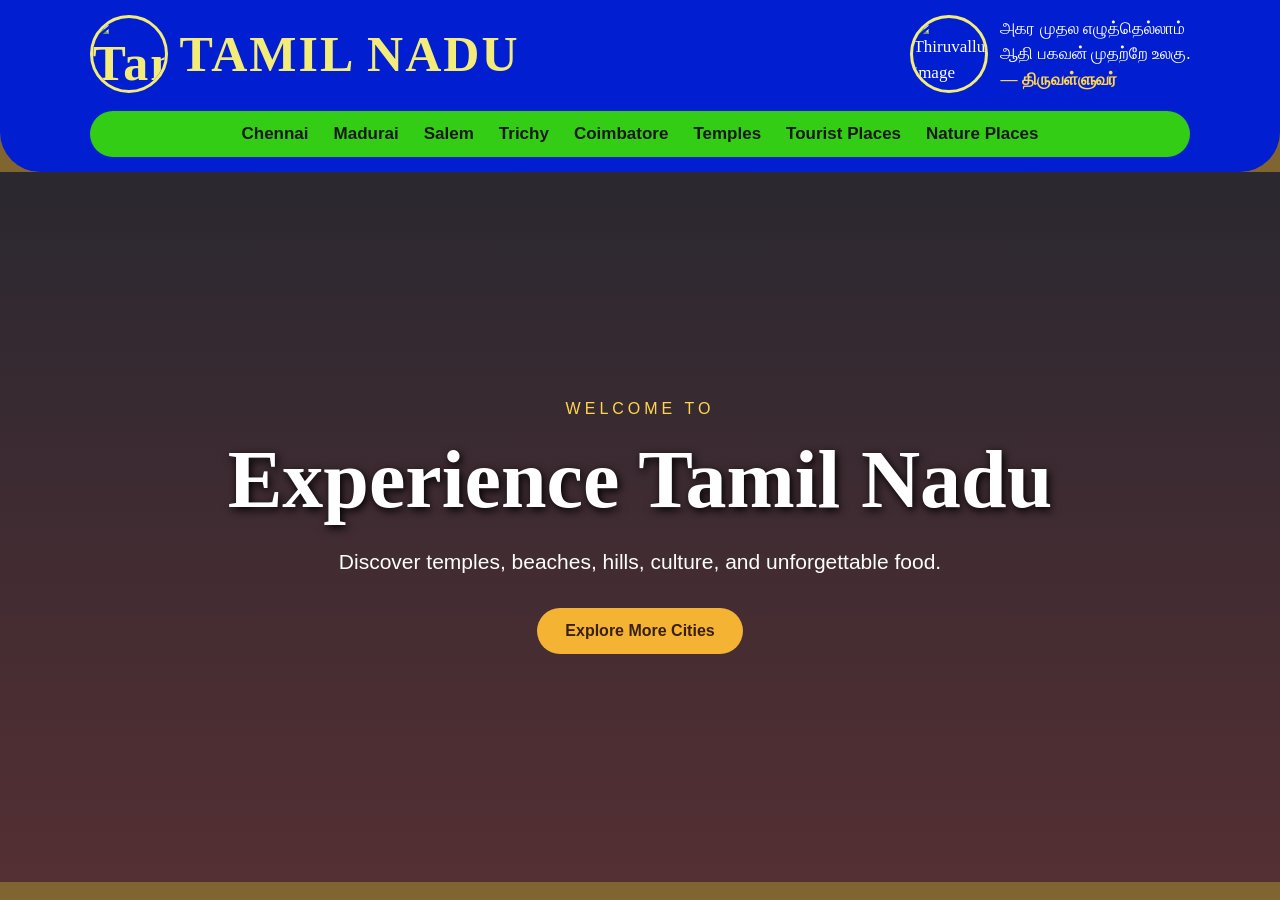
==== TAMILNADU.html @ 32719c8e "Add files via upload" ====
<!DOCTYPE html>
<html lang="en">
<head>
  <meta charset="UTF-8">
  <meta name="viewport" content="width=device-width, initial-scale=1.0">
  <title>Tamil Nadu </title>
  <link rel="stylesheet" href="stylesheet.css">
</head>

<body>
  <header class="header">
    <div class="header-top">

      <div class="tamilnadutext">
        <img class="logo-icon" src="tamilnadulogo.jpg" alt="Tamil Nadu logo">
        <span>TAMIL NADU</span>
      </div>

      <div class="kural-box">
        <img class="kuralicon" src="kural.jpg" alt="Thiruvalluvar image">

        <p>
          அகர முதல எழுத்தெல்லாம் <br>
          ஆதி பகவன் முதற்றே உலகு. <br>
          <strong>— திருவள்ளுவர்</strong>
        </p>
      </div>
    </div>

    <nav class="navlinks">
      <a href="#">Chennai</a>
      <a href="#">Madurai</a>
      <a href="#">Salem</a>
      <a href="#">Trichy</a>
      <a href="#">Coimbatore</a>
      <a href="#">Temples</a>
      <a href="#">Tourist Places</a>
      <a href="#">Nature Places</a>
    </nav>
  </header>

  <main class="banner">
    <div class="banner-content">
      <p class="small-title">WELCOME TO</p>
      <h1>Experience Tamil Nadu</h1>

      <p class="description">
        Discover temples, beaches, hills, culture, and unforgettable food.
      </p>

      <a class="explorebutton" href="#">Explore More Cities</a>
    </div>
  </main>
</body>
</html>
---- stylesheet.css ----
* {
  margin: 0;
  padding: 0;
  box-sizing: border-box;
}

body {
  min-height: 100vh;
  font-family: "Times New Roman", Times, serif;
  background-color: #806531;
}

/* Header */
.header {
  background-color: #021ed1;
  padding: 15px clamp(16px, 7vw, 100px);
  border-radius: 0 0 40px 40px;
  position: relative;
  z-index: 2;
}

.header-top {
  display: flex;
  justify-content: space-between;
  align-items: center;
  gap: 25px;
}

.tamilnadutext {
  display: flex;
  align-items: center;
  gap: 12px;
  color: #f4ec78;
  font-family: Georgia, serif;
  font-size: clamp(26px, 4vw, 50px);
  font-weight: bold;
  letter-spacing: 2px;
}

.logo-icon,
.kuralicon {
  width: clamp(55px, 7vw, 78px);
  height: clamp(55px, 7vw, 78px);
  object-fit: cover;
  border-radius: 50%;
  border: 3px solid #f4ec78;
}

.logo-icon {
  animation: moveLogo 2.5s ease-in-out infinite alternate;
}

.kuralicon {
  animation: moveKuralLogo 2.5s ease-in-out infinite alternate;
}

.kural-box {
  display: flex;
  align-items: center;
  gap: 12px;
  color: white;
  font-size: clamp(14px, 1.5vw, 17px);
  line-height: 1.5;
}

.kural-box strong {
  color: #ffd54f;
}

/* Navigation */
.navlinks {
  display: flex;
  justify-content: center;
  gap: 12px 25px;
  flex-wrap: wrap;
  margin-top: 18px;
  padding: 13px 20px;
  background-color: rgba(57, 219, 8, 0.93);
  border-radius: 25px;
}

.navlinks a {
  color: #1a1818;
  text-decoration: none;
  font-family: Arial, sans-serif;
  font-weight: bold;
  font-size: clamp(14px, 1.5vw, 17px);
  transition: color 0.3s ease, transform 0.3s ease;
}

.navlinks a:hover {
  color: #0661ee;
  transform: translateY(-3px);
}

/* Full-screen Kovil background */
.banner {
  min-height: calc(100vh - 190px);
  display: grid;
  place-items: center;
  text-align: center;
  padding: 60px 20px;
  position: relative;
  overflow: hidden;

  background-image:
    linear-gradient(rgba(9, 20, 70, 0.62), rgba(85, 16, 83, 0.48)),
    url("kovil.jpg");

  background-size: cover;
  background-position: center;
  background-repeat: no-repeat;
}

.banner::before {
  content: "";
  position: absolute;
  inset: 0;
  background-color: rgba(0, 0, 0, 0.22);
  animation: fadeInOut 5s ease-in-out infinite alternate;
}

.banner-content {
  position: relative;
  z-index: 1;
  max-width: 850px;
  color: white;
  animation: contentFade 1.5s ease-out;
}

.small-title {
  color: #ffd54f;
  letter-spacing: 4px;
  font-family: Arial, sans-serif;
  font-size: clamp(13px, 2vw, 16px);
  margin-bottom: 15px;
}

.banner h1 {
  font-family: Georgia, serif;
  font-size: clamp(42px, 8vw, 82px);
  margin-bottom: 18px;
  text-shadow: 2px 3px 8px black;
}

.description {
  font-family: Arial, sans-serif;
  font-size: clamp(16px, 2.5vw, 21px);
  line-height: 1.6;
  margin-bottom: 30px;
}

.explorebutton {
  display: inline-block;
  background-color: #f5b334;
  color: #38200d;
  text-decoration: none;
  font-family: Arial, sans-serif;
  font-weight: bold;
  padding: 14px 28px;
  border-radius: 30px;
  transition: background-color 0.3s ease, transform 0.3s ease;
}

.explorebutton:hover {
  background-color: white;
  transform: scale(1.08);
}

/* Animations */
@keyframes moveLogo {
  from {
    transform: translateY(0);
  }

  to {
    transform: translateY(-10px);
  }
}

@keyframes moveKuralLogo {
  from {
    transform: translateY(-8px);
  }

  to {
    transform: translateY(5px);
  }
}

@keyframes fadeInOut {
  from {
    opacity: 0.2;
  }

  to {
    opacity: 0.65;
  }
}

@keyframes contentFade {
  from {
    opacity: 0;
    transform: translateY(30px);
  }

  to {
    opacity: 1;
    transform: translateY(0);
  }
}

/* Tablet and mobile */
@media (max-width: 768px) {
  .header-top {
    justify-content: center;
    text-align: center;
  }

  .tamilnadutext,
  .kural-box {
    justify-content: center;
    flex-wrap: wrap;
  }

  .banner {
    min-height: 600px;
    background-position: center;
  }
}

@media (max-width: 480px) {
  .header {
    padding: 15px;
    border-radius: 0 0 25px 25px;
  }

  .tamilnadutext {
    justify-content: center;
  }

  .kural-box {
    flex-direction: column;
  }

  .navlinks {
    gap: 12px 17px;
    border-radius: 18px;
  }

  .banner {
    min-height: 560px;
    padding: 40px 16px;
  }
}
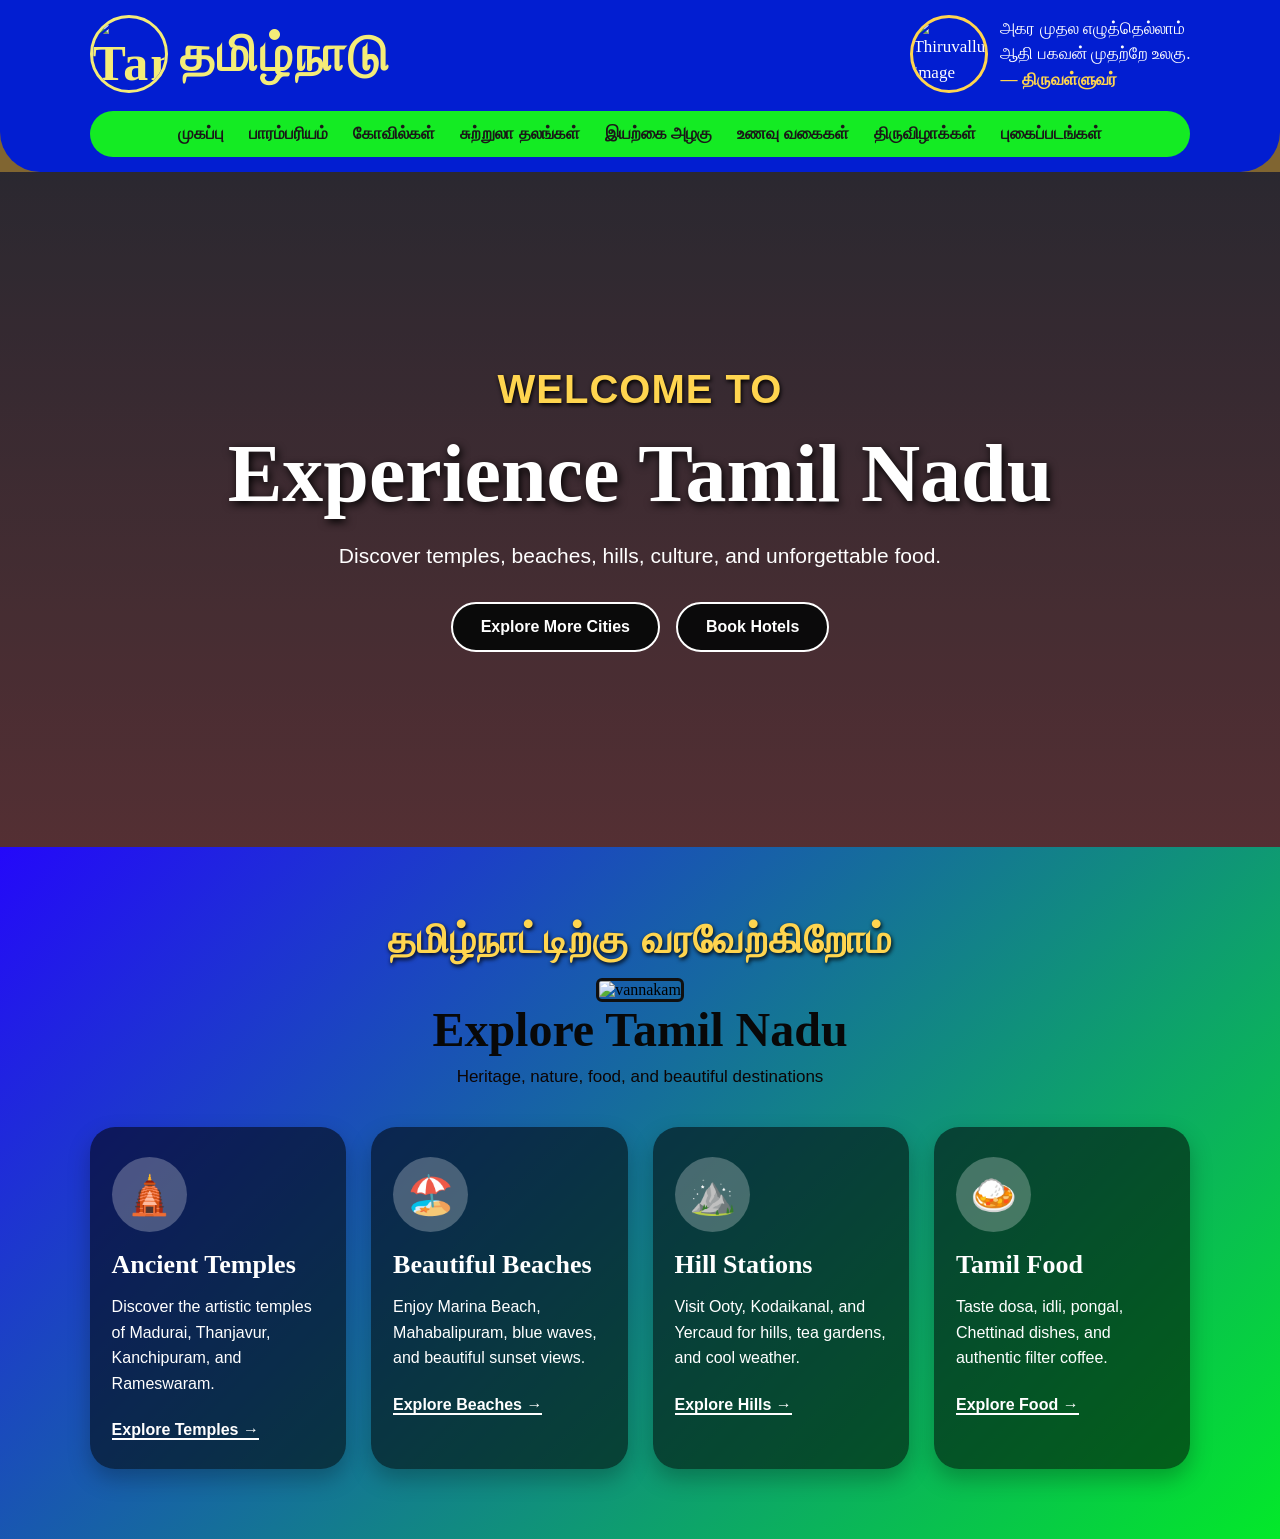
==== commit a9e37d16: "Add files via upload" ====
--- a/TAMILNADU.html
+++ b/TAMILNADU.html
@@ -13,7 +13,7 @@
 
       <div class="tamilnadutext">
         <img class="logo-icon" src="tamilnadulogo.jpg" alt="Tamil Nadu logo">
-        <span>TAMIL NADU</span>
+        <span>தமிழ்நாடு</span>
       </div>
 
       <div class="kural-box">
@@ -27,16 +27,16 @@
       </div>
     </div>
 
-    <nav class="navlinks">
-      <a href="#">Chennai</a>
-      <a href="#">Madurai</a>
-      <a href="#">Salem</a>
-      <a href="#">Trichy</a>
-      <a href="#">Coimbatore</a>
-      <a href="#">Temples</a>
-      <a href="#">Tourist Places</a>
-      <a href="#">Nature Places</a>
-    </nav>
+   <nav class="navlinks">
+  <a href="#">முகப்பு</a>
+  <a href="#">பாரம்பரியம்</a>
+  <a href="#">கோவில்கள்</a>
+  <a href="#">சுற்றுலா தலங்கள்</a>
+  <a href="#">இயற்கை அழகு</a>
+  <a href="#">உணவு வகைகள்</a>
+  <a href="#">திருவிழாக்கள்</a>
+  <a href="#">புகைப்படங்கள்</a>
+</nav>
   </header>
 
   <main class="banner">
@@ -47,9 +47,73 @@
       <p class="description">
         Discover temples, beaches, hills, culture, and unforgettable food.
       </p>
+<a class="explorebutton" href="#">Explore More Cities</a>
+<a class="hotelbutton" href="#">Book Hotels</a>
 
-      <a class="explorebutton" href="#">Explore More Cities</a>
+      
     </div>
   </main>
+  <section class="card-section">
+    <p class="small-title">தமிழ்நாட்டிற்கு வரவேற்கிறோம்</p>
+    <img class="vanakkam" src="vanakkam.jpg" alt="vannakam">
+  <h2 class="card-heading">Explore Tamil Nadu</h2>
+  
+
+  <p class="card-subheading">
+    Heritage, nature, food, and beautiful destinations
+  </p>
+
+  <div class="card-container">
+
+    <div class="tour-card temple-card">
+      <div class="card-icon">🛕</div>
+      <h3>Ancient Temples</h3>
+
+      <p>
+        Discover the artistic temples of Madurai, Thanjavur,
+        Kanchipuram, and Rameswaram.
+      </p>
+
+      <a href="#">Explore Temples →</a>
+    </div>
+
+    <div class="tour-card beach-card">
+      <div class="card-icon">🏖️</div>
+      <h3>Beautiful Beaches</h3>
+
+      <p>
+        Enjoy Marina Beach, Mahabalipuram, blue waves,
+        and beautiful sunset views.
+      </p>
+
+      <a href="#">Explore Beaches →</a>
+    </div>
+
+    <div class="tour-card hill-card">
+      <div class="card-icon">⛰️</div>
+      <h3>Hill Stations</h3>
+
+      <p>
+        Visit Ooty, Kodaikanal, and Yercaud for hills,
+        tea gardens, and cool weather.
+      </p>
+
+      <a href="#">Explore Hills →</a>
+    </div>
+
+    <div class="tour-card food-card">
+      <div class="card-icon">🍛</div>
+      <h3>Tamil Food</h3>
+
+      <p>
+        Taste dosa, idli, pongal, Chettinad dishes,
+        and authentic filter coffee.
+      </p>
+
+      <a href="#">Explore Food →</a>
+    </div>
+
+  </div>
+</section>
 </body>
 </html>
--- a/stylesheet.css
+++ b/stylesheet.css
@@ -24,6 +24,7 @@
   justify-content: space-between;
   align-items: center;
   gap: 25px;
+  flex-wrap: wrap;
 }
 
 .tamilnadutext {
@@ -43,15 +44,16 @@
   height: clamp(55px, 7vw, 78px);
   object-fit: cover;
   border-radius: 50%;
+}
+
+.logo-icon {
   border: 3px solid #f4ec78;
-}
-
-.logo-icon {
-  animation: moveLogo 2.5s ease-in-out infinite alternate;
+  animation: logoGlow 5s ease-in-out infinite;
 }
 
 .kuralicon {
-  animation: moveKuralLogo 2.5s ease-in-out infinite alternate;
+  border: 3px solid #ffd54f;
+  animation: kuralPulse 5s ease-in-out infinite;
 }
 
 .kural-box {
@@ -75,7 +77,7 @@
   flex-wrap: wrap;
   margin-top: 18px;
   padding: 13px 20px;
-  background-color: rgba(57, 219, 8, 0.93);
+  background-color: rgba(22, 251, 22, 0.93);
   border-radius: 25px;
 }
 
@@ -93,9 +95,9 @@
   transform: translateY(-3px);
 }
 
-/* Full-screen Kovil background */
+/* Temple banner */
 .banner {
-  min-height: calc(100vh - 190px);
+  min-height: 75vh;
   display: grid;
   place-items: center;
   text-align: center;
@@ -128,12 +130,15 @@
   animation: contentFade 1.5s ease-out;
 }
 
+/* Tamil welcome text */
 .small-title {
   color: #ffd54f;
-  letter-spacing: 4px;
-  font-family: Arial, sans-serif;
-  font-size: clamp(13px, 2vw, 16px);
+  font-family: "Noto Sans Tamil", "Latha", sans-serif;
+  font-size: clamp(20px, 5vw, 40px);
+  font-weight: bold;
+  letter-spacing: 1px;
   margin-bottom: 15px;
+  text-shadow: 1px 2px 4px black;
 }
 
 .banner h1 {
@@ -150,41 +155,206 @@
   margin-bottom: 30px;
 }
 
-.explorebutton {
+/* Buttons */
+.explorebutton,
+.hotelbutton {
   display: inline-block;
-  background-color: #f5b334;
-  color: #38200d;
+  color: white;
   text-decoration: none;
   font-family: Arial, sans-serif;
   font-weight: bold;
   padding: 14px 28px;
+  border: 2px solid white;
   border-radius: 30px;
-  transition: background-color 0.3s ease, transform 0.3s ease;
-}
-
-.explorebutton:hover {
+  transition: background-color 0.3s ease, color 0.3s ease, transform 0.3s ease;
+}
+
+.explorebutton {
+  background-color: #0a0a0a;
+}
+
+.hotelbutton {
+  background-color: #0b0a0b;
+  margin-left: 12px;
+}
+
+.explorebutton:hover,
+.hotelbutton:hover {
   background-color: white;
+  color: #890404;
   transform: scale(1.08);
 }
 
+/* Optional small rectangle image */
+.vanakkam {
+  width: 100px;
+  height: 55px;
+  object-fit: cover;
+  border-radius: 6px;
+  border: 3px solid #101010;
+  animation: kuralPulse 5s ease-in-out infinite;
+}
+
+/* Card section */
+.card-section {
+  padding: 70px 7%;
+  text-align: center;
+  background: linear-gradient(135deg, #2408fa, #03e929);
+}
+
+.card-heading {
+  color: #080808;
+  font-family: Georgia, serif;
+  font-size: clamp(32px, 5vw, 48px);
+  margin-bottom: 10px;
+}
+
+.card-subheading {
+  font-family: Arial, sans-serif;
+  color: #0c0505;
+  font-size: 17px;
+  margin-bottom: 40px;
+}
+
+/* Automatically responsive cards */
+.card-container {
+  display: grid;
+  grid-template-columns: repeat(auto-fit, minmax(240px, 1fr));
+  gap: 25px;
+  max-width: 1300px;
+  margin: auto;
+}
+
+.tour-card {
+  min-height: 320px;
+  padding: 30px 22px;
+  border-radius: 25px;
+  text-align: left;
+  color: white;
+  position: relative;
+  overflow: hidden;
+
+  background-size: cover;
+  background-position: center;
+
+  box-shadow: 0 10px 22px rgba(0, 0, 0, 0.25);
+  transition: transform 0.4s ease, box-shadow 0.4s ease;
+}
+
+.tour-card::before {
+  content: "";
+  position: absolute;
+  inset: 0;
+  background: rgba(0, 0, 0, 0.55);
+  transition: background 0.4s ease;
+}
+
+.tour-card:hover::before {
+  background: rgba(0, 0, 0, 0.25);
+}
+
+.tour-card > * {
+  position: relative;
+  z-index: 1;
+}
+
+.tour-card:hover {
+  transform: translateY(-15px) scale(1.03);
+  box-shadow: 0 20px 35px rgba(0, 0, 0, 0.35);
+}
+
+.tour-card h3 {
+  font-family: Georgia, serif;
+  font-size: 26px;
+  margin: 18px 0 14px;
+}
+
+.tour-card p {
+  font-family: Arial, sans-serif;
+  font-size: 16px;
+  line-height: 1.6;
+  margin-bottom: 25px;
+}
+
+.tour-card a {
+  color: white;
+  font-family: Arial, sans-serif;
+  font-weight: bold;
+  text-decoration: none;
+  border-bottom: 2px solid white;
+  transition: letter-spacing 0.3s ease;
+}
+
+.tour-card a:hover {
+  letter-spacing: 1px;
+}
+
+.card-icon {
+  width: 75px;
+  height: 75px;
+  display: grid;
+  place-items: center;
+  border-radius: 50%;
+  background-color: rgba(255, 255, 255, 0.25);
+  font-size: 38px;
+  animation: iconFloat 2.5s ease-in-out infinite alternate;
+}
+
+/* Different card background images */
+.temple-card {
+  background-image: url("temple.jpg");
+}
+
+.beach-card {
+  background-image: url("beach.jpg");
+}
+
+.hill-card {
+  background-image: url("hillstation.jpg");
+}
+
+.food-card {
+  background-image: url("tamilfood.jpg");
+}
+
 /* Animations */
-@keyframes moveLogo {
+@keyframes logoGlow {
+  0% {
+    transform: scale(1) rotate(-4deg);
+    box-shadow: 0 0 5px #fff45c;
+  }
+
+  50% {
+    transform: scale(1.12) rotate(4deg);
+    box-shadow: 0 0 25px #fff45c;
+  }
+
+  100% {
+    transform: scale(1) rotate(-4deg);
+    box-shadow: 0 0 5px #fff45c;
+  }
+}
+
+@keyframes kuralPulse {
+  0%,
+  100% {
+    transform: scale(1);
+    box-shadow: 0 0 5px #ffd54f;
+  }
+
+  50% {
+    transform: scale(1.14);
+    box-shadow: 0 0 25px #ffd54f;
+  }
+}
+
+@keyframes iconFloat {
   from {
-    transform: translateY(0);
+    transform: translateY(0) rotate(-4deg);
   }
 
   to {
-    transform: translateY(-10px);
-  }
-}
-
-@keyframes moveKuralLogo {
-  from {
-    transform: translateY(-8px);
-  }
-
-  to {
-    transform: translateY(5px);
+    transform: translateY(-12px) rotate(4deg);
   }
 }
 
@@ -210,8 +380,8 @@
   }
 }
 
-/* Tablet and mobile */
-@media (max-width: 768px) {
+/* Tablet */
+@media (max-width: 1000px) {
   .header-top {
     justify-content: center;
     text-align: center;
@@ -222,25 +392,18 @@
     justify-content: center;
     flex-wrap: wrap;
   }
-
-  .banner {
-    min-height: 600px;
-    background-position: center;
-  }
-}
-
-@media (max-width: 480px) {
+}
+
+/* Mobile */
+@media (max-width: 600px) {
   .header {
     padding: 15px;
     border-radius: 0 0 25px 25px;
   }
 
-  .tamilnadutext {
-    justify-content: center;
-  }
-
   .kural-box {
     flex-direction: column;
+    text-align: center;
   }
 
   .navlinks {
@@ -252,4 +415,91 @@
     min-height: 560px;
     padding: 40px 16px;
   }
+
+  .card-section {
+    padding: 50px 18px;
+  }
+
+  .tour-card {
+    min-height: 300px;
+  }
+}
+
+/* Small mobile: 320px */
+@media (max-width: 320px) {
+  .header {
+    padding: 12px 10px;
+  }
+
+  .header-top {
+    gap: 15px;
+  }
+
+  .tamilnadutext {
+    font-size: 24px;
+    gap: 7px;
+  }
+
+  .logo-icon,
+  .kuralicon {
+    width: 48px;
+    height: 48px;
+  }
+
+  .kural-box {
+    font-size: 12px;
+    gap: 8px;
+    text-align: center;
+  }
+
+  .navlinks {
+    gap: 10px;
+    padding: 10px;
+  }
+
+  .navlinks a {
+    font-size: 12px;
+  }
+
+  .banner {
+    min-height: 480px;
+    padding: 35px 12px;
+  }
+
+  .banner h1 {
+    font-size: 36px;
+  }
+
+  .description {
+    font-size: 15px;
+  }
+
+  .explorebutton,
+  .hotelbutton {
+    width: 100%;
+    margin: 8px 0;
+    text-align: center;
+  }
+
+  .card-section {
+    padding: 40px 12px;
+  }
+
+  .tour-card {
+    min-height: 280px;
+    padding: 22px 18px;
+  }
+
+  .card-heading {
+    font-size: 30px;
+  }
+
+  .card-subheading {
+    font-size: 15px;
+  }
+
+  .vanakkam {
+    width: 90px;
+    height: 48px;
+  }
 }
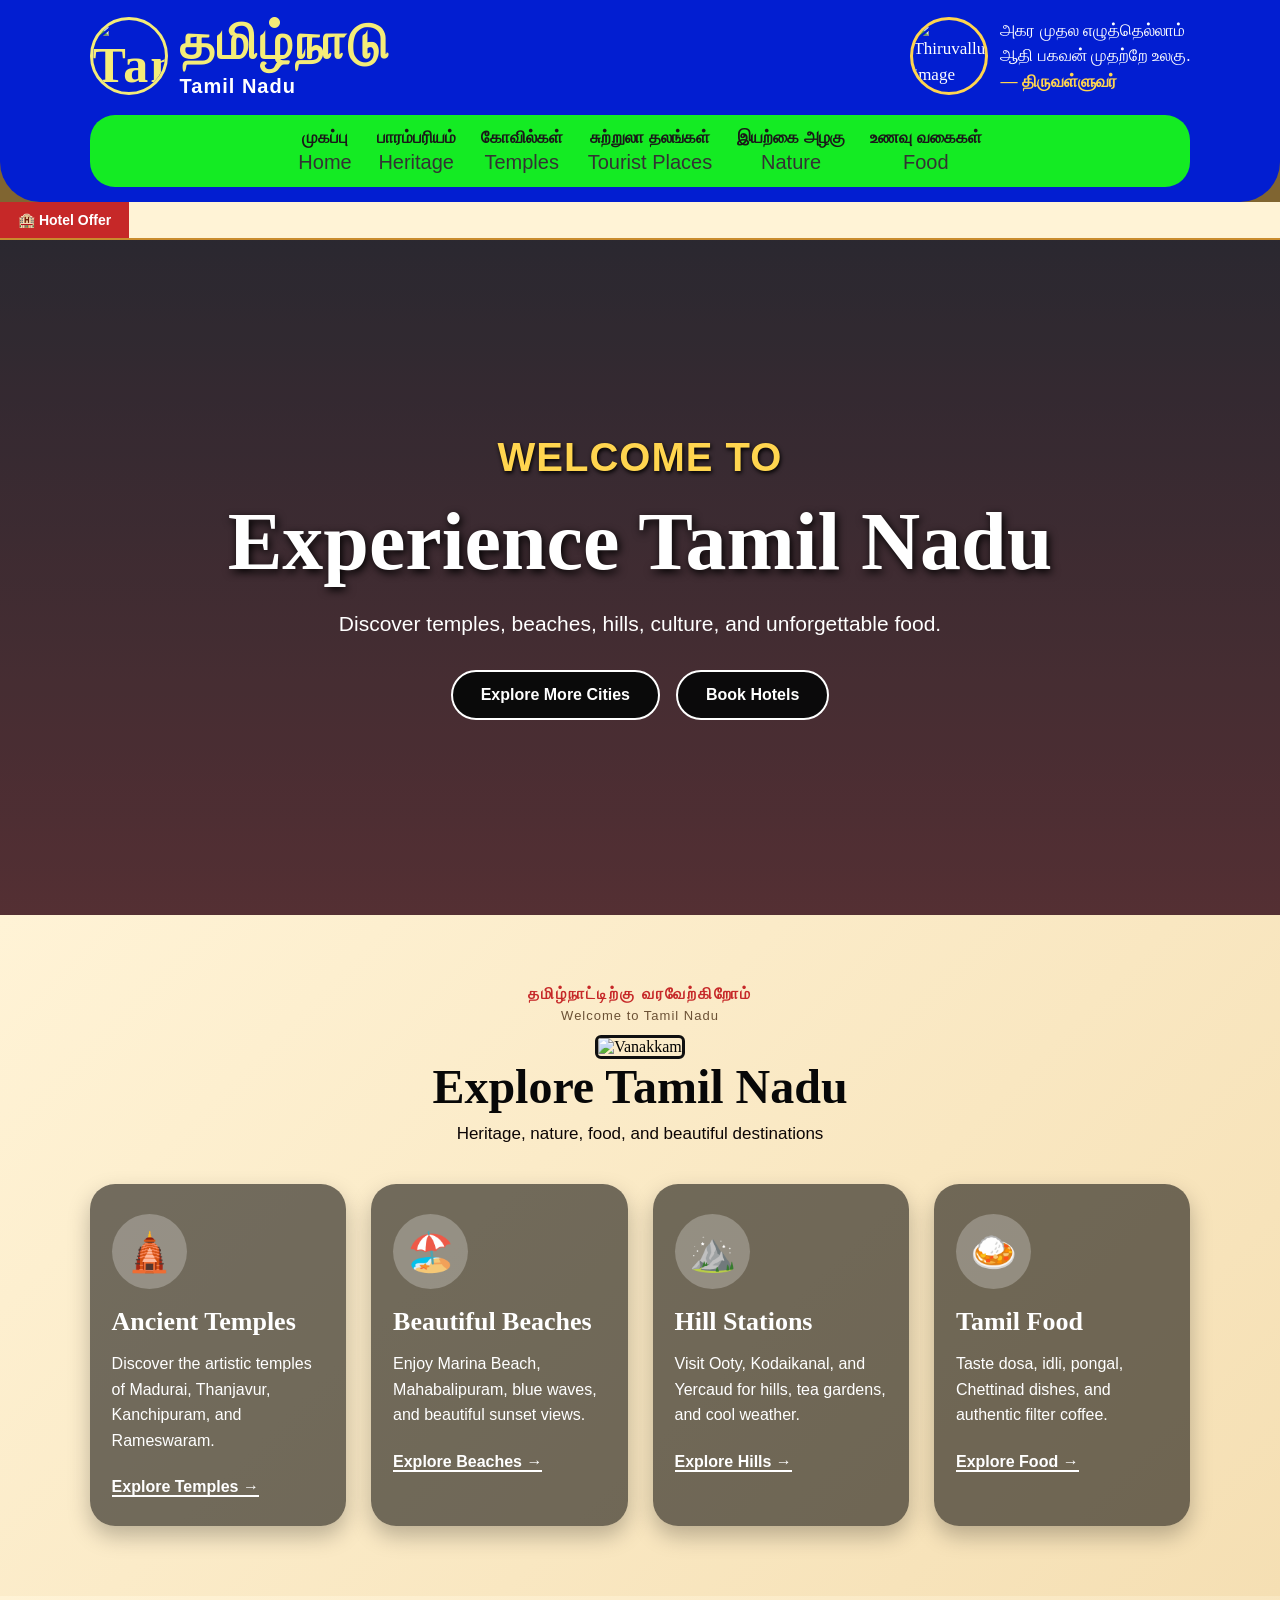
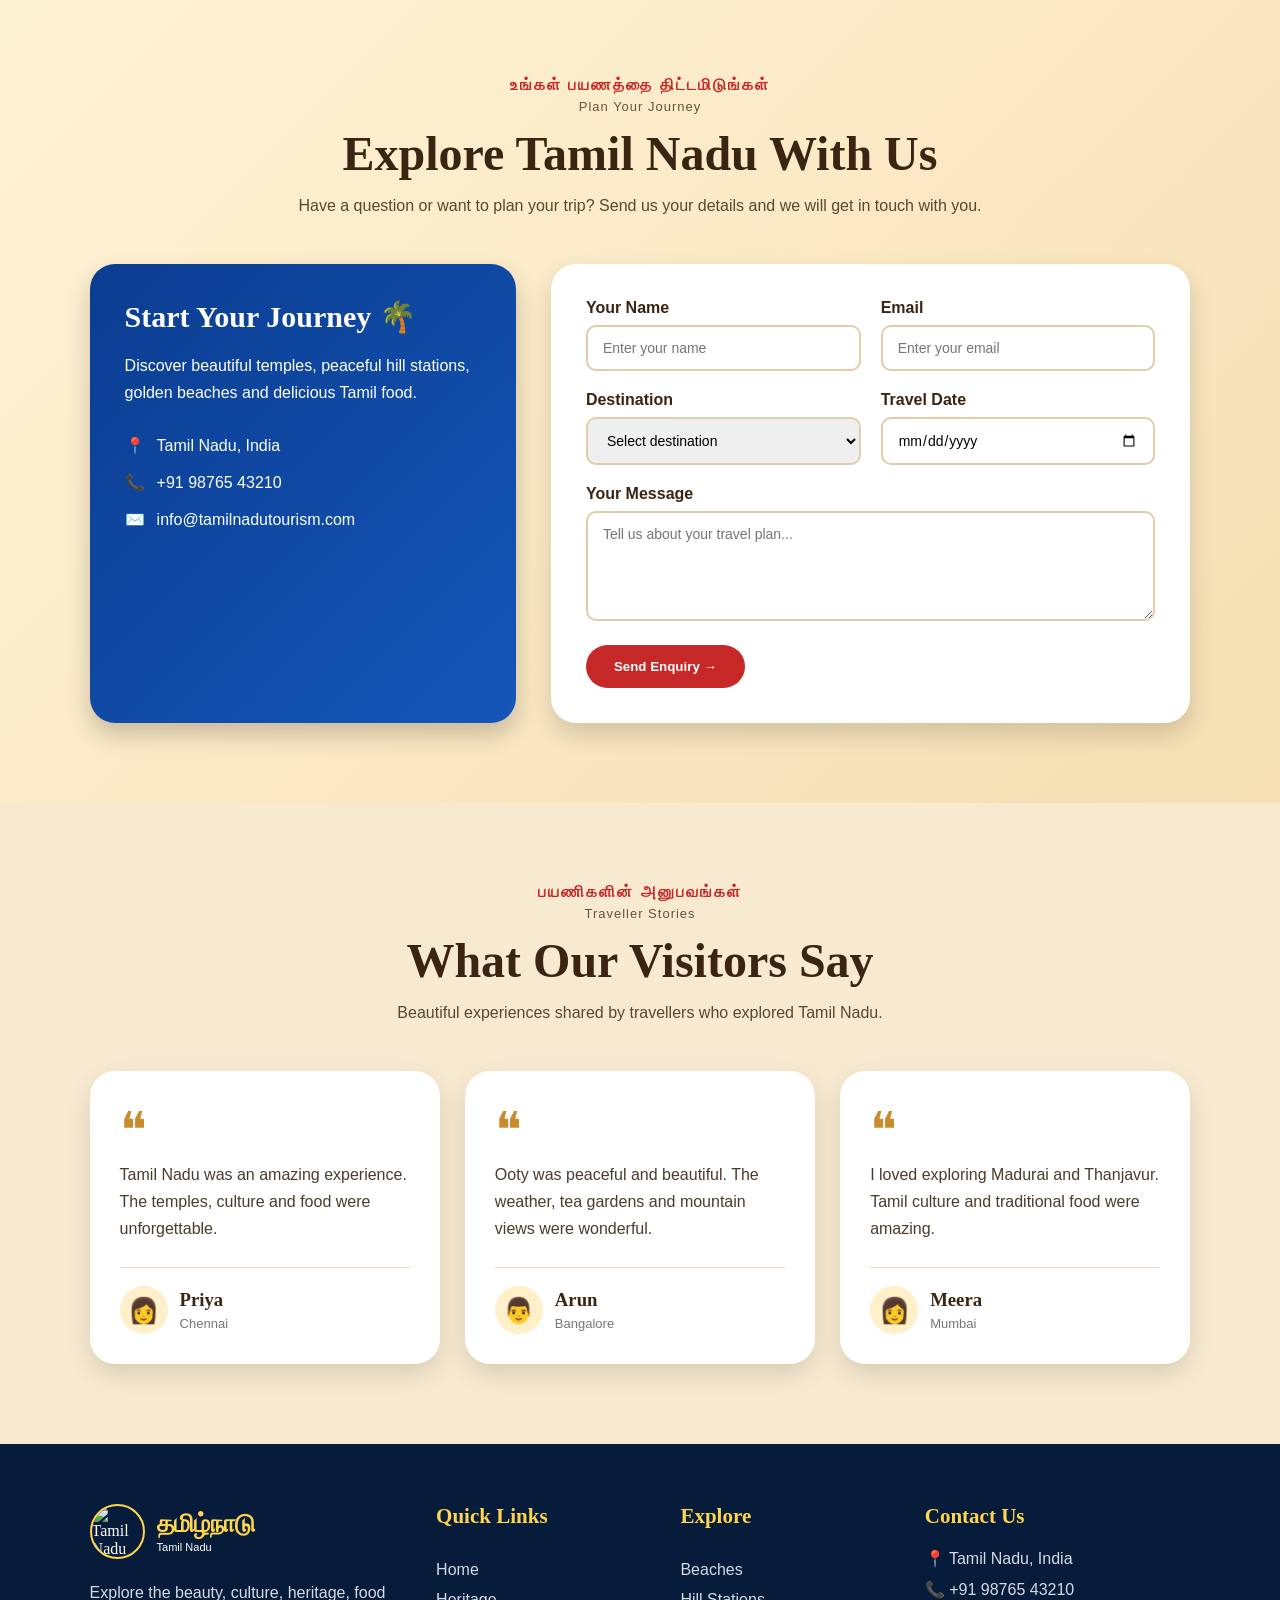
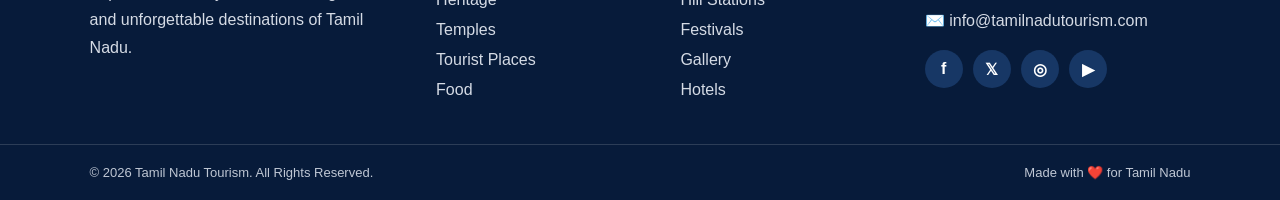
==== commit b6874f65: "Add files via upload" ====
--- a/TAMILNADU.html
+++ b/TAMILNADU.html
@@ -1,119 +1,802 @@
 <!DOCTYPE html>
 <html lang="en">
+
 <head>
   <meta charset="UTF-8">
   <meta name="viewport" content="width=device-width, initial-scale=1.0">
-  <title>Tamil Nadu </title>
+
+  <title>Tamil Nadu Tourism</title>
+
   <link rel="stylesheet" href="stylesheet.css">
 </head>
 
 <body>
+
+  <!-- =========================
+       HEADER
+  ========================== -->
+
   <header class="header">
+
     <div class="header-top">
 
+      <!-- Tamil Nadu Logo -->
       <div class="tamilnadutext">
-        <img class="logo-icon" src="tamilnadulogo.jpg" alt="Tamil Nadu logo">
-        <span>தமிழ்நாடு</span>
-      </div>
-
+
+        <img
+          class="logo-icon"
+          src="tamilnadulogo.jpg"
+          alt="Tamil Nadu logo"
+        >
+
+        <div class="brand-name">
+          <span>தமிழ்நாடு</span>
+          <small>Tamil Nadu</small>
+        </div>
+
+      </div>
+
+
+      <!-- Thirukkural -->
       <div class="kural-box">
-        <img class="kuralicon" src="kural.jpg" alt="Thiruvalluvar image">
+
+        <img
+          class="kuralicon"
+          src="kural.jpg"
+          alt="Thiruvalluvar image"
+        >
 
         <p>
           அகர முதல எழுத்தெல்லாம் <br>
           ஆதி பகவன் முதற்றே உலகு. <br>
+
           <strong>— திருவள்ளுவர்</strong>
         </p>
-      </div>
-    </div>
-
-   <nav class="navlinks">
-  <a href="#">முகப்பு</a>
-  <a href="#">பாரம்பரியம்</a>
-  <a href="#">கோவில்கள்</a>
-  <a href="#">சுற்றுலா தலங்கள்</a>
-  <a href="#">இயற்கை அழகு</a>
-  <a href="#">உணவு வகைகள்</a>
-  <a href="#">திருவிழாக்கள்</a>
-  <a href="#">புகைப்படங்கள்</a>
-</nav>
+
+      </div>
+
+    </div>
+
+
+    <!-- Navigation -->
+    <nav class="navlinks">
+
+      <a href="#">
+        முகப்பு
+        <span>Home</span>
+      </a>
+
+      <a href="#">
+        பாரம்பரியம்
+        <span>Heritage</span>
+      </a>
+
+      <a href="#">
+        கோவில்கள்
+        <span>Temples</span>
+      </a>
+
+      <a href="#">
+        சுற்றுலா தலங்கள்
+        <span>Tourist Places</span>
+      </a>
+
+      <a href="#">
+        இயற்கை அழகு
+        <span>Nature</span>
+      </a>
+
+      <a href="#">
+        உணவு வகைகள்
+        <span>Food</span>
+      </a>
+
+     
+
+    </nav>
+
   </header>
 
+
+  <!-- =========================
+       HOTEL OFFER TICKER
+  ========================== -->
+
+  <div class="offer-ticker">
+
+    <div class="offer-label">
+      🏨 Hotel Offer
+    </div>
+
+    <div class="offer-track">
+
+      <p>
+        Book your hotel now & get special discounts!
+        &nbsp;&nbsp;&nbsp;&nbsp;&nbsp;
+        Plan your Tamil Nadu trip today!
+      </p>
+
+    </div>
+
+  </div>
+
+
+  <!-- =========================
+       HERO BANNER
+  ========================== -->
+
   <main class="banner">
+
     <div class="banner-content">
-      <p class="small-title">WELCOME TO</p>
-      <h1>Experience Tamil Nadu</h1>
+
+      <p class="small-title">
+        WELCOME TO
+      </p>
+
+      <h1>
+        Experience Tamil Nadu
+      </h1>
 
       <p class="description">
-        Discover temples, beaches, hills, culture, and unforgettable food.
+        Discover temples, beaches, hills, culture,
+        and unforgettable food.
       </p>
-<a class="explorebutton" href="#">Explore More Cities</a>
-<a class="hotelbutton" href="#">Book Hotels</a>
-
-      
-    </div>
+
+
+      <a
+        class="explorebutton"
+        href="#"
+      >
+        Explore More Cities
+      </a>
+
+
+      <a
+        class="hotelbutton"
+        href="#"
+      >
+        Book Hotels
+      </a>
+
+    </div>
+
   </main>
+
+
+  <!-- =========================
+       EXPLORE TAMIL NADU
+  ========================== -->
+
   <section class="card-section">
-    <p class="small-title">தமிழ்நாட்டிற்கு வரவேற்கிறோம்</p>
-    <img class="vanakkam" src="vanakkam.jpg" alt="vannakam">
-  <h2 class="card-heading">Explore Tamil Nadu</h2>
-  
-
-  <p class="card-subheading">
-    Heritage, nature, food, and beautiful destinations
-  </p>
-
-  <div class="card-container">
-
-    <div class="tour-card temple-card">
-      <div class="card-icon">🛕</div>
-      <h3>Ancient Temples</h3>
+
+    <p class="section-label tamil-title">
+      தமிழ்நாட்டிற்கு வரவேற்கிறோம்
+      <span>Welcome to Tamil Nadu</span>
+    </p>
+
+
+    <img
+      class="vanakkam"
+      src="vanakkam.jpg"
+      alt="Vanakkam"
+    >
+
+
+    <h2 class="card-heading">
+      Explore Tamil Nadu
+    </h2>
+
+
+    <p class="card-subheading">
+      Heritage, nature, food, and beautiful destinations
+    </p>
+
+
+    <div class="card-container">
+
+
+      <!-- Temple -->
+      <div class="tour-card temple-card">
+
+        <div class="card-icon">
+          🛕
+        </div>
+
+        <h3>
+          Ancient Temples
+        </h3>
+
+        <p>
+          Discover the artistic temples of Madurai,
+          Thanjavur, Kanchipuram, and Rameswaram.
+        </p>
+
+        <a href="#">
+          Explore Temples →
+        </a>
+
+      </div>
+
+
+      <!-- Beach -->
+      <div class="tour-card beach-card">
+
+        <div class="card-icon">
+          🏖️
+        </div>
+
+        <h3>
+          Beautiful Beaches
+        </h3>
+
+        <p>
+          Enjoy Marina Beach, Mahabalipuram,
+          blue waves, and beautiful sunset views.
+        </p>
+
+        <a href="#">
+          Explore Beaches →
+        </a>
+
+      </div>
+
+
+      <!-- Hills -->
+      <div class="tour-card hill-card">
+
+        <div class="card-icon">
+          ⛰️
+        </div>
+
+        <h3>
+          Hill Stations
+        </h3>
+
+        <p>
+          Visit Ooty, Kodaikanal, and Yercaud for hills,
+          tea gardens, and cool weather.
+        </p>
+
+        <a href="#">
+          Explore Hills →
+        </a>
+
+      </div>
+
+
+      <!-- Food -->
+      <div class="tour-card food-card">
+
+        <div class="card-icon">
+          🍛
+        </div>
+
+        <h3>
+          Tamil Food
+        </h3>
+
+        <p>
+          Taste dosa, idli, pongal, Chettinad dishes,
+          and authentic filter coffee.
+        </p>
+
+        <a href="#">
+          Explore Food →
+        </a>
+
+      </div>
+
+    </div>
+
+  </section>
+
+
+  <!-- =========================
+       CONTACT SECTION
+  ========================== -->
+
+  <section class="contact-section">
+
+
+    <div class="contact-heading">
+
+      <p class="section-label">
+        உங்கள் பயணத்தை திட்டமிடுங்கள்
+        <span>Plan Your Journey</span>
+      </p>
+
+      <h2>
+        Explore Tamil Nadu With Us
+      </h2>
 
       <p>
-        Discover the artistic temples of Madurai, Thanjavur,
-        Kanchipuram, and Rameswaram.
+        Have a question or want to plan your trip?
+        Send us your details and we will get in touch
+        with you.
       </p>
 
-      <a href="#">Explore Temples →</a>
-    </div>
-
-    <div class="tour-card beach-card">
-      <div class="card-icon">🏖️</div>
-      <h3>Beautiful Beaches</h3>
+    </div>
+
+
+    <div class="contact-container">
+
+
+      <!-- Contact Information -->
+      <div class="contact-info">
+
+        <h3>
+          Start Your Journey 🌴
+        </h3>
+
+        <p>
+          Discover beautiful temples, peaceful hill
+          stations, golden beaches and delicious
+          Tamil food.
+        </p>
+
+
+        <div class="contact-item">
+          📍
+          <span>
+            Tamil Nadu, India
+          </span>
+        </div>
+
+
+        <div class="contact-item">
+          📞
+          <span>
+            +91 98765 43210
+          </span>
+        </div>
+
+
+        <div class="contact-item">
+          ✉️
+          <span>
+            info@tamilnadutourism.com
+          </span>
+        </div>
+
+      </div>
+
+
+      <!-- Travel Form -->
+      <form class="travel-form">
+
+
+        <div class="form-row">
+
+          <div class="form-group">
+
+            <label for="name">
+              Your Name
+            </label>
+
+            <input
+              type="text"
+              id="name"
+              name="name"
+              placeholder="Enter your name"
+            >
+
+          </div>
+
+
+          <div class="form-group">
+
+            <label for="email">
+              Email
+            </label>
+
+            <input
+              type="email"
+              id="email"
+              name="email"
+              placeholder="Enter your email"
+            >
+
+          </div>
+
+        </div>
+
+
+        <div class="form-row">
+
+          <div class="form-group">
+
+            <label for="destination">
+              Destination
+            </label>
+
+            <select
+              id="destination"
+              name="destination"
+            >
+
+              <option>
+                Select destination
+              </option>
+
+              <option>
+                Chennai
+              </option>
+
+              <option>
+                Madurai
+              </option>
+
+              <option>
+                Ooty
+              </option>
+
+              <option>
+                Kodaikanal
+              </option>
+
+              <option>
+                Thanjavur
+              </option>
+
+              <option>
+                Rameswaram
+              </option>
+
+            </select>
+
+          </div>
+
+
+          <div class="form-group">
+
+            <label for="date">
+              Travel Date
+            </label>
+
+            <input
+              type="date"
+              id="date"
+              name="date"
+            >
+
+          </div>
+
+        </div>
+
+
+        <div class="form-group">
+
+          <label for="message">
+            Your Message
+          </label>
+
+          <textarea
+            id="message"
+            name="message"
+            rows="5"
+            placeholder="Tell us about your travel plan..."
+          ></textarea>
+
+        </div>
+
+
+        <button
+          type="submit"
+          class="submit-button"
+        >
+          Send Enquiry →
+        </button>
+
+      </form>
+
+    </div>
+
+  </section>
+
+
+  <!-- =========================
+       TESTIMONIAL SECTION
+  ========================== -->
+
+  <section class="testimonial-section">
+
+
+    <div class="testimonial-heading">
+
+      <p class="section-label">
+        பயணிகளின் அனுபவங்கள்
+        <span>Traveller Stories</span>
+      </p>
+
+      <h2>
+        What Our Visitors Say
+      </h2>
 
       <p>
-        Enjoy Marina Beach, Mahabalipuram, blue waves,
-        and beautiful sunset views.
+        Beautiful experiences shared by travellers
+        who explored Tamil Nadu.
       </p>
 
-      <a href="#">Explore Beaches →</a>
-    </div>
-
-    <div class="tour-card hill-card">
-      <div class="card-icon">⛰️</div>
-      <h3>Hill Stations</h3>
+    </div>
+
+
+    <div class="testimonial-container">
+
+
+      <!-- Testimonial 1 -->
+      <div class="testimonial-card">
+
+        <div class="quote-icon">
+          ❝
+        </div>
+
+        <p>
+          Tamil Nadu was an amazing experience.
+          The temples, culture and food were unforgettable.
+        </p>
+
+
+        <div class="visitor">
+
+          <div class="visitor-icon">
+            👩
+          </div>
+
+          <div>
+
+            <h3>
+              Priya
+            </h3>
+
+            <span>
+              Chennai
+            </span>
+
+          </div>
+
+        </div>
+
+      </div>
+
+
+      <!-- Testimonial 2 -->
+      <div class="testimonial-card">
+
+        <div class="quote-icon">
+          ❝
+        </div>
+
+        <p>
+          Ooty was peaceful and beautiful.
+          The weather, tea gardens and mountain views
+          were wonderful.
+        </p>
+
+
+        <div class="visitor">
+
+          <div class="visitor-icon">
+            👨
+          </div>
+
+          <div>
+
+            <h3>
+              Arun
+            </h3>
+
+            <span>
+              Bangalore
+            </span>
+
+          </div>
+
+        </div>
+
+      </div>
+
+
+      <!-- Testimonial 3 -->
+      <div class="testimonial-card">
+
+        <div class="quote-icon">
+          ❝
+        </div>
+
+        <p>
+          I loved exploring Madurai and Thanjavur.
+          Tamil culture and traditional food were amazing.
+        </p>
+
+
+        <div class="visitor">
+
+          <div class="visitor-icon">
+            👩
+          </div>
+
+          <div>
+
+            <h3>
+              Meera
+            </h3>
+
+            <span>
+              Mumbai
+            </span>
+
+          </div>
+
+        </div>
+
+      </div>
+
+
+    </div>
+
+  </section>
+
+
+  <!-- =========================
+       FOOTER
+  ========================== -->
+
+  <footer class="footer">
+
+
+    <div class="footer-container">
+
+
+      <!-- About -->
+      <div class="footer-about">
+
+        <div class="footer-logo">
+
+          <img
+            src="tamilnadulogo.jpg"
+            alt="Tamil Nadu logo"
+          >
+
+          <div class="footer-brand">
+            <span>தமிழ்நாடு</span>
+            <small>Tamil Nadu</small>
+          </div>
+
+        </div>
+
+
+        <p>
+          Explore the beauty, culture, heritage,
+          food and unforgettable destinations
+          of Tamil Nadu.
+        </p>
+
+      </div>
+
+
+      <!-- Quick Links -->
+      <div class="footer-links">
+
+        <h3>
+          Quick Links
+        </h3>
+
+        <a href="#">
+          Home
+        </a>
+
+        <a href="#">
+          Heritage
+        </a>
+
+        <a href="#">
+          Temples
+        </a>
+
+        <a href="#">
+          Tourist Places
+        </a>
+
+        <a href="#">
+          Food
+        </a>
+
+      </div>
+
+
+      <!-- Explore -->
+      <div class="footer-links">
+
+        <h3>
+          Explore
+        </h3>
+
+        <a href="#">
+          Beaches
+        </a>
+
+        <a href="#">
+          Hill Stations
+        </a>
+
+        <a href="#">
+          Festivals
+        </a>
+
+        <a href="#">
+          Gallery
+        </a>
+
+        <a href="#">
+          Hotels
+        </a>
+
+      </div>
+
+
+      <!-- Contact -->
+      <div class="footer-contact">
+
+        <h3>
+          Contact Us
+        </h3>
+
+        <p>
+          📍 Tamil Nadu, India
+        </p>
+
+        <p>
+          📞 +91 98765 43210
+        </p>
+
+        <p>
+          ✉️ info@tamilnadutourism.com
+        </p>
+
+
+        <div class="social-icons">
+
+          <a href="#">
+            f
+          </a>
+
+          <a href="#">
+            𝕏
+          </a>
+
+          <a href="#">
+            ◎
+          </a>
+
+          <a href="#">
+            ▶
+          </a>
+
+        </div>
+
+      </div>
+
+
+    </div>
+
+
+    <!-- Footer Bottom -->
+    <div class="footer-bottom">
 
       <p>
-        Visit Ooty, Kodaikanal, and Yercaud for hills,
-        tea gardens, and cool weather.
+        © 2026 Tamil Nadu Tourism.
+        All Rights Reserved.
       </p>
 
-      <a href="#">Explore Hills →</a>
-    </div>
-
-    <div class="tour-card food-card">
-      <div class="card-icon">🍛</div>
-      <h3>Tamil Food</h3>
-
       <p>
-        Taste dosa, idli, pongal, Chettinad dishes,
-        and authentic filter coffee.
+        Made with ❤️ for Tamil Nadu
       </p>
 
-      <a href="#">Explore Food →</a>
-    </div>
-
-  </div>
-</section>
+    </div>
+
+  </footer>
+
+
 </body>
+
 </html>
--- a/stylesheet.css
+++ b/stylesheet.css
@@ -1,364 +1,1449 @@
+/* ==================================================
+   RESET
+================================================== */
+
 * {
   margin: 0;
   padding: 0;
   box-sizing: border-box;
 }
 
+
+/* ==================================================
+   BODY
+================================================== */
+
 body {
   min-height: 100vh;
-  font-family: "Times New Roman", Times, serif;
+
+  font-family:
+    "Times New Roman",
+    Times,
+    serif;
+
   background-color: #806531;
 }
 
-/* Header */
+
+/* ==================================================
+   HEADER
+================================================== */
+
 .header {
   background-color: #021ed1;
-  padding: 15px clamp(16px, 7vw, 100px);
-  border-radius: 0 0 40px 40px;
+
+  padding:
+    15px
+    clamp(16px, 7vw, 100px);
+
+  border-radius:
+    0 0 40px 40px;
+
   position: relative;
+
   z-index: 2;
 }
+
 
 .header-top {
   display: flex;
+
   justify-content: space-between;
+
   align-items: center;
+
   gap: 25px;
+
   flex-wrap: wrap;
 }
+
+
+/* ==================================================
+   TAMIL NADU BRAND
+================================================== */
 
 .tamilnadutext {
   display: flex;
+
   align-items: center;
+
   gap: 12px;
+
   color: #f4ec78;
+
   font-family: Georgia, serif;
-  font-size: clamp(26px, 4vw, 50px);
+
+  font-size:
+    clamp(26px, 4vw, 50px);
+
   font-weight: bold;
+
   letter-spacing: 2px;
 }
+
 
 .logo-icon,
 .kuralicon {
-  width: clamp(55px, 7vw, 78px);
-  height: clamp(55px, 7vw, 78px);
+  width:
+    clamp(55px, 7vw, 78px);
+
+  height:
+    clamp(55px, 7vw, 78px);
+
   object-fit: cover;
+
   border-radius: 50%;
 }
 
+
 .logo-icon {
-  border: 3px solid #f4ec78;
-  animation: logoGlow 5s ease-in-out infinite;
-}
+  border:
+    3px solid #f4ec78;
+
+  animation:
+    logoGlow 5s ease-in-out infinite;
+}
+
 
 .kuralicon {
-  border: 3px solid #ffd54f;
-  animation: kuralPulse 5s ease-in-out infinite;
-}
+  border:
+    3px solid #ffd54f;
+
+  animation:
+    kuralPulse 5s ease-in-out infinite;
+}
+
+
+/* Tamil Nadu + English */
+
+.brand-name {
+  display: flex;
+
+  flex-direction: column;
+
+  line-height: 1.1;
+}
+
+
+.brand-name span {
+  color: #f4ec78;
+}
+
+
+.brand-name small {
+  color: white;
+
+  font-family: Arial, sans-serif;
+
+  font-size: 20px;
+
+  letter-spacing: 1px;
+
+  margin-top: 5px;
+}
+
+
+/* ==================================================
+   KURAL
+================================================== */
 
 .kural-box {
   display: flex;
+
   align-items: center;
+
   gap: 12px;
+
   color: white;
-  font-size: clamp(14px, 1.5vw, 17px);
+
+  font-size:
+    clamp(14px, 1.5vw, 17px);
+
   line-height: 1.5;
 }
+
 
 .kural-box strong {
   color: #ffd54f;
 }
 
-/* Navigation */
+
+/* ==================================================
+   NAVIGATION
+================================================== */
+
 .navlinks {
   display: flex;
+
   justify-content: center;
+
   gap: 12px 25px;
+
   flex-wrap: wrap;
+
   margin-top: 18px;
+
   padding: 13px 20px;
-  background-color: rgba(22, 251, 22, 0.93);
+
+  background-color:
+    rgba(22, 251, 22, 0.93);
+
   border-radius: 25px;
 }
 
+
 .navlinks a {
+  display: flex;
+
+  flex-direction: column;
+
+  align-items: center;
+
+  gap: 3px;
+
   color: #1a1818;
+
   text-decoration: none;
-  font-family: Arial, sans-serif;
+
+  font-family: Arial, sans-serif;
+
   font-weight: bold;
-  font-size: clamp(14px, 1.5vw, 17px);
-  transition: color 0.3s ease, transform 0.3s ease;
-}
+
+  font-size:
+    clamp(14px, 1.5vw, 17px);
+
+  transition:
+    color 0.3s ease,
+    transform 0.3s ease;
+}
+
+
+.navlinks a span {
+  font-size: 20px;
+
+  font-weight: normal;
+
+  color: #333;
+
+  font-family: Arial, sans-serif;
+}
+
 
 .navlinks a:hover {
   color: #0661ee;
-  transform: translateY(-3px);
-}
-
-/* Temple banner */
+
+  transform:
+    translateY(-3px);
+}
+
+
+.navlinks a:hover span {
+  color: #0661ee;
+}
+
+
+/* ==================================================
+   HOTEL OFFER
+================================================== */
+
+.offer-ticker {
+  display: flex;
+
+  align-items: center;
+
+  height: 38px;
+
+  background-color: #fff3d6;
+
+  border-bottom:
+    2px solid #c98b2e;
+
+  overflow: hidden;
+}
+
+
+.offer-label {
+  flex-shrink: 0;
+
+  background-color: #c62828;
+
+  color: white;
+
+  padding:
+    10px 18px;
+
+  font-family: Arial, sans-serif;
+
+  font-size: 14px;
+
+  font-weight: bold;
+
+  z-index: 2;
+}
+
+
+.offer-track {
+  flex: 1;
+
+  overflow: hidden;
+
+  white-space: nowrap;
+}
+
+
+.offer-track p {
+  display: inline-block;
+
+  padding-left: 100%;
+
+  margin: 0;
+
+  color: #4a2c12;
+
+  font-family: Arial, sans-serif;
+
+  font-size: 14px;
+
+  font-weight: bold;
+
+  animation:
+    hotelOffer 10s linear infinite;
+}
+
+
+@keyframes hotelOffer {
+
+  from {
+    transform:
+      translateX(0);
+  }
+
+  to {
+    transform:
+      translateX(-100%);
+  }
+
+}
+
+
+/* ==================================================
+   HERO
+================================================== */
+
 .banner {
   min-height: 75vh;
+
   display: grid;
+
   place-items: center;
+
   text-align: center;
+
   padding: 60px 20px;
+
   position: relative;
+
   overflow: hidden;
 
   background-image:
-    linear-gradient(rgba(9, 20, 70, 0.62), rgba(85, 16, 83, 0.48)),
+
+    linear-gradient(
+      rgba(9, 20, 70, 0.62),
+      rgba(85, 16, 83, 0.48)
+    ),
+
     url("kovil.jpg");
 
   background-size: cover;
+
   background-position: center;
+
   background-repeat: no-repeat;
 }
+
 
 .banner::before {
   content: "";
+
   position: absolute;
+
   inset: 0;
-  background-color: rgba(0, 0, 0, 0.22);
-  animation: fadeInOut 5s ease-in-out infinite alternate;
-}
+
+  background-color:
+    rgba(0, 0, 0, 0.22);
+
+  animation:
+    fadeInOut 5s ease-in-out infinite alternate;
+}
+
 
 .banner-content {
   position: relative;
+
   z-index: 1;
+
   max-width: 850px;
+
   color: white;
-  animation: contentFade 1.5s ease-out;
-}
-
-/* Tamil welcome text */
+
+  animation:
+    contentFade 1.5s ease-out;
+}
+
+
+/* ==================================================
+   BANNER TITLE
+================================================== */
+
 .small-title {
   color: #ffd54f;
-  font-family: "Noto Sans Tamil", "Latha", sans-serif;
-  font-size: clamp(20px, 5vw, 40px);
+
+  font-family:
+    "Noto Sans Tamil",
+    "Latha",
+    sans-serif;
+
+  font-size:
+    clamp(20px, 5vw, 40px);
+
   font-weight: bold;
+
   letter-spacing: 1px;
+
   margin-bottom: 15px;
-  text-shadow: 1px 2px 4px black;
-}
+
+  text-shadow:
+    1px 2px 4px black;
+}
+
 
 .banner h1 {
   font-family: Georgia, serif;
-  font-size: clamp(42px, 8vw, 82px);
+
+  font-size:
+    clamp(42px, 8vw, 82px);
+
   margin-bottom: 18px;
-  text-shadow: 2px 3px 8px black;
-}
+
+  text-shadow:
+    2px 3px 8px black;
+}
+
 
 .description {
   font-family: Arial, sans-serif;
-  font-size: clamp(16px, 2.5vw, 21px);
+
+  font-size:
+    clamp(16px, 2.5vw, 21px);
+
   line-height: 1.6;
+
   margin-bottom: 30px;
 }
 
-/* Buttons */
+
+/* ==================================================
+   BUTTONS
+================================================== */
+
 .explorebutton,
 .hotelbutton {
   display: inline-block;
+
   color: white;
+
   text-decoration: none;
-  font-family: Arial, sans-serif;
+
+  font-family: Arial, sans-serif;
+
   font-weight: bold;
-  padding: 14px 28px;
-  border: 2px solid white;
+
+  padding:
+    14px 28px;
+
+  border:
+    2px solid white;
+
   border-radius: 30px;
-  transition: background-color 0.3s ease, color 0.3s ease, transform 0.3s ease;
-}
+
+  transition:
+    background-color 0.3s ease,
+    color 0.3s ease,
+    transform 0.3s ease;
+}
+
 
 .explorebutton {
   background-color: #0a0a0a;
 }
 
+
 .hotelbutton {
   background-color: #0b0a0b;
+
   margin-left: 12px;
 }
+
 
 .explorebutton:hover,
 .hotelbutton:hover {
   background-color: white;
+
   color: #890404;
-  transform: scale(1.08);
-}
-
-/* Optional small rectangle image */
+
+  transform:
+    scale(1.08);
+}
+
+
+/* ==================================================
+   CARD SECTION
+================================================== */
+
+.card-section {
+  padding:
+    70px 7%;
+
+  text-align: center;
+
+  background:
+    linear-gradient(
+      135deg,
+      #fff3d6,
+      #f5dfb3
+    );
+}
+
+
+/* Tamil + English section title */
+
+.section-label {
+  color: #c62828;
+
+  font-family: Arial, sans-serif;
+
+  font-size: 16px;
+
+  font-weight: bold;
+
+  letter-spacing: 2px;
+
+  margin-bottom: 12px;
+}
+
+
+.section-label span {
+  display: block;
+
+  color: #6b5135;
+
+  font-family: Arial, sans-serif;
+
+  font-size: 13px;
+
+  font-weight: normal;
+
+  letter-spacing: 1px;
+
+  margin-top: 5px;
+}
+
+
+/* Vanakkam */
+
 .vanakkam {
   width: 100px;
+
   height: 55px;
+
   object-fit: cover;
+
   border-radius: 6px;
-  border: 3px solid #101010;
-  animation: kuralPulse 5s ease-in-out infinite;
-}
-
-/* Card section */
-.card-section {
-  padding: 70px 7%;
-  text-align: center;
-  background: linear-gradient(135deg, #2408fa, #03e929);
-}
+
+  border:
+    3px solid #101010;
+
+  animation:
+    kuralPulse 5s ease-in-out infinite;
+}
+
+
+/* Card heading */
 
 .card-heading {
   color: #080808;
+
   font-family: Georgia, serif;
-  font-size: clamp(32px, 5vw, 48px);
+
+  font-size:
+    clamp(32px, 5vw, 48px);
+
   margin-bottom: 10px;
 }
 
+
 .card-subheading {
   font-family: Arial, sans-serif;
+
   color: #0c0505;
+
   font-size: 17px;
+
   margin-bottom: 40px;
 }
 
-/* Automatically responsive cards */
+
+/* ==================================================
+   TOUR CARDS
+================================================== */
+
 .card-container {
   display: grid;
-  grid-template-columns: repeat(auto-fit, minmax(240px, 1fr));
+
+  grid-template-columns:
+    repeat(
+      auto-fit,
+      minmax(240px, 1fr)
+    );
+
   gap: 25px;
+
   max-width: 1300px;
+
   margin: auto;
 }
+
 
 .tour-card {
   min-height: 320px;
-  padding: 30px 22px;
+
+  padding:
+    30px 22px;
+
   border-radius: 25px;
+
   text-align: left;
+
   color: white;
+
   position: relative;
+
   overflow: hidden;
 
   background-size: cover;
+
   background-position: center;
 
-  box-shadow: 0 10px 22px rgba(0, 0, 0, 0.25);
-  transition: transform 0.4s ease, box-shadow 0.4s ease;
-}
+  box-shadow:
+    0 10px 22px
+    rgba(0, 0, 0, 0.25);
+
+  transition:
+    transform 0.4s ease,
+    box-shadow 0.4s ease;
+}
+
 
 .tour-card::before {
   content: "";
+
   position: absolute;
+
   inset: 0;
-  background: rgba(0, 0, 0, 0.55);
-  transition: background 0.4s ease;
-}
+
+  background:
+    rgba(0, 0, 0, 0.55);
+
+  transition:
+    background 0.4s ease;
+}
+
 
 .tour-card:hover::before {
-  background: rgba(0, 0, 0, 0.25);
-}
+  background:
+    rgba(0, 0, 0, 0.25);
+}
+
 
 .tour-card > * {
   position: relative;
+
   z-index: 1;
 }
 
+
 .tour-card:hover {
-  transform: translateY(-15px) scale(1.03);
-  box-shadow: 0 20px 35px rgba(0, 0, 0, 0.35);
-}
+  transform:
+    translateY(-15px)
+    scale(1.03);
+
+  box-shadow:
+    0 20px 35px
+    rgba(0, 0, 0, 0.35);
+}
+
 
 .tour-card h3 {
   font-family: Georgia, serif;
+
   font-size: 26px;
-  margin: 18px 0 14px;
-}
+
+  margin:
+    18px 0 14px;
+}
+
 
 .tour-card p {
   font-family: Arial, sans-serif;
+
   font-size: 16px;
+
   line-height: 1.6;
+
   margin-bottom: 25px;
 }
+
 
 .tour-card a {
   color: white;
-  font-family: Arial, sans-serif;
+
+  font-family: Arial, sans-serif;
+
   font-weight: bold;
+
   text-decoration: none;
-  border-bottom: 2px solid white;
-  transition: letter-spacing 0.3s ease;
-}
+
+  border-bottom:
+    2px solid white;
+
+  transition:
+    letter-spacing 0.3s ease;
+}
+
 
 .tour-card a:hover {
   letter-spacing: 1px;
 }
 
+
+/* Card icon */
+
 .card-icon {
   width: 75px;
+
   height: 75px;
+
   display: grid;
+
   place-items: center;
+
   border-radius: 50%;
-  background-color: rgba(255, 255, 255, 0.25);
+
+  background-color:
+    rgba(255, 255, 255, 0.25);
+
   font-size: 38px;
-  animation: iconFloat 2.5s ease-in-out infinite alternate;
-}
-
-/* Different card background images */
+
+  animation:
+    iconFloat 2.5s ease-in-out infinite alternate;
+}
+
+
+/* Card images */
+
 .temple-card {
-  background-image: url("temple.jpg");
-}
+  background-image:
+    url("temple.jpg");
+}
+
 
 .beach-card {
-  background-image: url("beach.jpg");
-}
+  background-image:
+    url("beach.jpg");
+}
+
 
 .hill-card {
-  background-image: url("hillstation.jpg");
-}
+  background-image:
+    url("hillstation.jpg");
+}
+
 
 .food-card {
-  background-image: url("tamilfood.jpg");
-}
-
-/* Animations */
+  background-image:
+    url("tamilfood.jpg");
+}
+
+
+/* ==================================================
+   CONTACT
+================================================== */
+
+.contact-section {
+  padding:
+    80px 7%;
+
+  background:
+    linear-gradient(
+      135deg,
+      #fff3d6,
+      #f5dfb3
+    );
+}
+
+
+.contact-heading {
+  text-align: center;
+
+  max-width: 750px;
+
+  margin:
+    0 auto 45px;
+}
+
+
+.contact-heading h2,
+.testimonial-heading h2 {
+  font-family: Georgia, serif;
+
+  font-size:
+    clamp(32px, 5vw, 48px);
+
+  color: #3b2412;
+
+  margin-bottom: 12px;
+}
+
+
+.contact-heading > p:last-child,
+.testimonial-heading > p:last-child {
+  font-family: Arial, sans-serif;
+
+  color: #5c4630;
+
+  line-height: 1.6;
+}
+
+
+.contact-container {
+  max-width: 1200px;
+
+  margin: auto;
+
+  display: grid;
+
+  grid-template-columns:
+    0.8fr 1.2fr;
+
+  gap: 35px;
+
+  align-items: stretch;
+}
+
+
+/* Contact info */
+
+.contact-info {
+  padding: 35px;
+
+  border-radius: 25px;
+
+  background:
+    linear-gradient(
+      135deg,
+      #0b3d91,
+      #1456b8
+    );
+
+  color: white;
+
+  box-shadow:
+    0 12px 25px
+    rgba(0, 0, 0, 0.2);
+}
+
+
+.contact-info h3 {
+  font-family: Georgia, serif;
+
+  font-size: 30px;
+
+  margin-bottom: 18px;
+}
+
+
+.contact-info > p {
+  font-family: Arial, sans-serif;
+
+  line-height: 1.7;
+
+  margin-bottom: 30px;
+}
+
+
+.contact-item {
+  display: flex;
+
+  gap: 12px;
+
+  align-items: center;
+
+  margin: 18px 0;
+
+  font-family: Arial, sans-serif;
+}
+
+
+/* ==================================================
+   FORM
+================================================== */
+
+.travel-form {
+  padding: 35px;
+
+  background-color: white;
+
+  border-radius: 25px;
+
+  box-shadow:
+    0 12px 25px
+    rgba(0, 0, 0, 0.15);
+}
+
+
+.form-row {
+  display: grid;
+
+  grid-template-columns:
+    1fr 1fr;
+
+  gap: 20px;
+}
+
+
+.form-group {
+  margin-bottom: 20px;
+}
+
+
+.form-group label {
+  display: block;
+
+  margin-bottom: 8px;
+
+  color: #3b2412;
+
+  font-family: Arial, sans-serif;
+
+  font-weight: bold;
+}
+
+
+.form-group input,
+.form-group select,
+.form-group textarea {
+  width: 100%;
+
+  padding:
+    13px 15px;
+
+  border:
+    2px solid #e0cda9;
+
+  border-radius: 10px;
+
+  outline: none;
+
+  font-family: Arial, sans-serif;
+
+  font-size: 14px;
+
+  transition:
+    border-color 0.3s ease,
+    box-shadow 0.3s ease;
+}
+
+
+.form-group textarea {
+  resize: vertical;
+}
+
+
+.form-group input:focus,
+.form-group select:focus,
+.form-group textarea:focus {
+  border-color: #c98b2e;
+
+  box-shadow:
+    0 0 8px
+    rgba(201, 139, 46, 0.25);
+}
+
+
+.submit-button {
+  border: none;
+
+  background-color: #c62828;
+
+  color: white;
+
+  padding:
+    14px 28px;
+
+  border-radius: 25px;
+
+  font-family: Arial, sans-serif;
+
+  font-weight: bold;
+
+  cursor: pointer;
+
+  transition:
+    transform 0.3s ease,
+    background-color 0.3s ease;
+}
+
+
+.submit-button:hover {
+  background-color: #8e1b1b;
+
+  transform:
+    translateY(-3px);
+}
+
+
+/* ==================================================
+   TESTIMONIAL
+================================================== */
+
+.testimonial-section {
+  padding:
+    80px 7%;
+
+  background-color: #f8ead0;
+}
+
+
+.testimonial-heading {
+  text-align: center;
+
+  max-width: 750px;
+
+  margin:
+    0 auto 45px;
+}
+
+
+.testimonial-container {
+  max-width: 1250px;
+
+  margin: auto;
+
+  display: grid;
+
+  grid-template-columns:
+    repeat(3, 1fr);
+
+  gap: 25px;
+}
+
+
+.testimonial-card {
+  background-color: white;
+
+  padding: 30px;
+
+  border-radius: 25px;
+
+  box-shadow:
+    0 10px 25px
+    rgba(0, 0, 0, 0.12);
+
+  transition:
+    transform 0.3s ease,
+    box-shadow 0.3s ease;
+}
+
+
+.testimonial-card:hover {
+  transform:
+    translateY(-10px);
+
+  box-shadow:
+    0 18px 30px
+    rgba(0, 0, 0, 0.18);
+}
+
+
+.quote-icon {
+  font-size: 50px;
+
+  color: #c98b2e;
+
+  font-family: Georgia, serif;
+
+  height: 45px;
+}
+
+
+.testimonial-card > p {
+  color: #4b3b2a;
+
+  font-family: Arial, sans-serif;
+
+  line-height: 1.7;
+
+  margin:
+    15px 0 25px;
+}
+
+
+.visitor {
+  display: flex;
+
+  align-items: center;
+
+  gap: 12px;
+
+  border-top:
+    1px solid #eadbc1;
+
+  padding-top: 18px;
+}
+
+
+.visitor-icon {
+  width: 48px;
+
+  height: 48px;
+
+  display: grid;
+
+  place-items: center;
+
+  border-radius: 50%;
+
+  background-color: #fff0c9;
+
+  font-size: 25px;
+}
+
+
+.visitor h3 {
+  color: #3b2412;
+
+  font-family: Georgia, serif;
+
+  margin-bottom: 3px;
+}
+
+
+.visitor span {
+  color: #777;
+
+  font-family: Arial, sans-serif;
+
+  font-size: 13px;
+}
+
+
+/* ==================================================
+   FOOTER
+================================================== */
+
+.footer {
+  background-color: #071b3a;
+
+  color: white;
+
+  padding-top: 60px;
+}
+
+
+.footer-container {
+  max-width: 1300px;
+
+  margin: auto;
+
+  padding:
+    0 7% 45px;
+
+  display: grid;
+
+  grid-template-columns:
+    1.5fr 1fr 1fr 1.3fr;
+
+  gap: 40px;
+}
+
+
+/* Footer logo */
+
+.footer-logo {
+  display: flex;
+
+  align-items: center;
+
+  gap: 12px;
+
+  margin-bottom: 20px;
+}
+
+
+.footer-logo img {
+  width: 55px;
+
+  height: 55px;
+
+  object-fit: cover;
+
+  border-radius: 50%;
+
+  border:
+    2px solid #ffd54f;
+}
+
+
+.footer-brand {
+  display: flex;
+
+  flex-direction: column;
+
+  line-height: 1.1;
+}
+
+
+.footer-brand span {
+  color: #ffd54f;
+
+  font-family: Georgia, serif;
+
+  font-size: 25px;
+
+  font-weight: bold;
+}
+
+
+.footer-brand small {
+  color: white;
+
+  font-family: Arial, sans-serif;
+
+  font-size: 11px;
+
+  margin-top: 4px;
+}
+
+
+.footer-about p {
+  color: #d5dbe5;
+
+  font-family: Arial, sans-serif;
+
+  line-height: 1.7;
+
+  max-width: 320px;
+}
+
+
+.footer h3 {
+  color: #ffd54f;
+
+  font-family: Georgia, serif;
+
+  font-size: 21px;
+
+  margin-bottom: 20px;
+}
+
+
+.footer-links {
+  display: flex;
+
+  flex-direction: column;
+
+  gap: 12px;
+}
+
+
+.footer-links a {
+  color: #d5dbe5;
+
+  text-decoration: none;
+
+  font-family: Arial, sans-serif;
+
+  transition:
+    color 0.3s ease,
+    padding-left 0.3s ease;
+}
+
+
+.footer-links a:hover {
+  color: #ffd54f;
+
+  padding-left: 6px;
+}
+
+
+.footer-contact p {
+  color: #d5dbe5;
+
+  font-family: Arial, sans-serif;
+
+  margin-bottom: 12px;
+}
+
+
+/* Social icons */
+
+.social-icons {
+  display: flex;
+
+  gap: 10px;
+
+  margin-top: 20px;
+}
+
+
+.social-icons a {
+  width: 38px;
+
+  height: 38px;
+
+  display: grid;
+
+  place-items: center;
+
+  border-radius: 50%;
+
+  background-color: #173765;
+
+  color: white;
+
+  text-decoration: none;
+
+  font-family: Arial, sans-serif;
+
+  font-weight: bold;
+
+  transition:
+    transform 0.3s ease,
+    background-color 0.3s ease;
+}
+
+
+.social-icons a:hover {
+  background-color: #c98b2e;
+
+  transform:
+    translateY(-4px);
+}
+
+
+/* Footer bottom */
+
+.footer-bottom {
+  border-top:
+    1px solid
+    rgba(255, 255, 255, 0.15);
+
+  padding:
+    20px 7%;
+
+  display: flex;
+
+  justify-content: space-between;
+
+  gap: 15px;
+
+  flex-wrap: wrap;
+
+  color: #bfc7d4;
+
+  font-family: Arial, sans-serif;
+
+  font-size: 13px;
+}
+
+
+/* ==================================================
+   ANIMATIONS
+================================================== */
+
 @keyframes logoGlow {
+
   0% {
-    transform: scale(1) rotate(-4deg);
-    box-shadow: 0 0 5px #fff45c;
+    transform:
+      scale(1)
+      rotate(-4deg);
+
+    box-shadow:
+      0 0 5px #fff45c;
   }
 
   50% {
-    transform: scale(1.12) rotate(4deg);
-    box-shadow: 0 0 25px #fff45c;
+    transform:
+      scale(1.12)
+      rotate(4deg);
+
+    box-shadow:
+      0 0 25px #fff45c;
   }
 
   100% {
-    transform: scale(1) rotate(-4deg);
-    box-shadow: 0 0 5px #fff45c;
-  }
-}
+    transform:
+      scale(1)
+      rotate(-4deg);
+
+    box-shadow:
+      0 0 5px #fff45c;
+  }
+
+}
+
 
 @keyframes kuralPulse {
+
   0%,
   100% {
-    transform: scale(1);
-    box-shadow: 0 0 5px #ffd54f;
+    transform:
+      scale(1);
+
+    box-shadow:
+      0 0 5px #ffd54f;
   }
 
   50% {
-    transform: scale(1.14);
-    box-shadow: 0 0 25px #ffd54f;
-  }
-}
+    transform:
+      scale(1.14);
+
+    box-shadow:
+      0 0 25px #ffd54f;
+  }
+
+}
+
 
 @keyframes iconFloat {
+
   from {
-    transform: translateY(0) rotate(-4deg);
+    transform:
+      translateY(0)
+      rotate(-4deg);
   }
 
   to {
-    transform: translateY(-12px) rotate(4deg);
-  }
-}
+    transform:
+      translateY(-12px)
+      rotate(4deg);
+  }
+
+}
+
 
 @keyframes fadeInOut {
+
   from {
     opacity: 0.2;
   }
@@ -366,140 +1451,398 @@
   to {
     opacity: 0.65;
   }
-}
+
+}
+
 
 @keyframes contentFade {
+
   from {
     opacity: 0;
-    transform: translateY(30px);
+
+    transform:
+      translateY(30px);
   }
 
   to {
     opacity: 1;
-    transform: translateY(0);
-  }
-}
-
-/* Tablet */
+
+    transform:
+      translateY(0);
+  }
+
+}
+
+
+/* ==================================================
+   TABLET
+================================================== */
+
 @media (max-width: 1000px) {
+
   .header-top {
     justify-content: center;
+
     text-align: center;
   }
+
 
   .tamilnadutext,
   .kural-box {
     justify-content: center;
+
     flex-wrap: wrap;
   }
-}
-
-/* Mobile */
+
+
+  .contact-container {
+    grid-template-columns: 1fr;
+  }
+
+
+  .testimonial-container {
+    grid-template-columns:
+      1fr 1fr;
+  }
+
+
+  .footer-container {
+    grid-template-columns:
+      1fr 1fr;
+  }
+
+}
+
+
+/* ==================================================
+   MOBILE
+================================================== */
+
 @media (max-width: 600px) {
+
   .header {
     padding: 15px;
-    border-radius: 0 0 25px 25px;
-  }
+
+    border-radius:
+      0 0 25px 25px;
+  }
+
 
   .kural-box {
     flex-direction: column;
+
     text-align: center;
   }
 
+
   .navlinks {
-    gap: 12px 17px;
+    gap:
+      12px 17px;
+
     border-radius: 18px;
   }
+
+
+  .navlinks a {
+    font-size: 13px;
+  }
+
+
+  .navlinks a span {
+    font-size: 10px;
+  }
+
+
+  .offer-ticker {
+    height: 34px;
+  }
+
+
+  .offer-label {
+    padding:
+      9px 12px;
+
+    font-size: 12px;
+  }
+
+
+  .offer-track p {
+    font-size: 12px;
+
+    animation-duration: 8s;
+  }
+
 
   .banner {
     min-height: 560px;
-    padding: 40px 16px;
-  }
+
+    padding:
+      40px 16px;
+  }
+
 
   .card-section {
-    padding: 50px 18px;
-  }
+    padding:
+      50px 18px;
+  }
+
 
   .tour-card {
     min-height: 300px;
   }
-}
-
-/* Small mobile: 320px */
+
+
+  .contact-section,
+  .testimonial-section {
+    padding:
+      55px 18px;
+  }
+
+
+  .contact-info,
+  .travel-form {
+    padding:
+      25px 20px;
+  }
+
+
+  .form-row {
+    grid-template-columns: 1fr;
+
+    gap: 0;
+  }
+
+
+  .testimonial-container {
+    grid-template-columns: 1fr;
+  }
+
+
+  .testimonial-card {
+    padding:
+      25px 20px;
+  }
+
+
+  .footer-container {
+    grid-template-columns: 1fr;
+
+    gap: 30px;
+
+    padding-bottom: 35px;
+  }
+
+
+  .footer-bottom {
+    flex-direction: column;
+
+    text-align: center;
+
+    align-items: center;
+  }
+
+}
+
+
+/* ==================================================
+   SMALL MOBILE - 320px
+================================================== */
+
 @media (max-width: 320px) {
+
   .header {
-    padding: 12px 10px;
-  }
+    padding:
+      12px 10px;
+  }
+
 
   .header-top {
     gap: 15px;
   }
 
+
   .tamilnadutext {
     font-size: 24px;
+
     gap: 7px;
   }
+
 
   .logo-icon,
   .kuralicon {
     width: 48px;
+
     height: 48px;
   }
+
+
+  .brand-name small {
+    font-size: 10px;
+  }
+
 
   .kural-box {
     font-size: 12px;
+
     gap: 8px;
+
     text-align: center;
   }
+
 
   .navlinks {
     gap: 10px;
+
     padding: 10px;
   }
+
 
   .navlinks a {
     font-size: 12px;
   }
 
+
+  .navlinks a span {
+    font-size: 9px;
+  }
+
+
+  .offer-ticker {
+    height: 32px;
+  }
+
+
+  .offer-label {
+    padding:
+      8px 9px;
+
+    font-size: 11px;
+  }
+
+
+  .offer-track p {
+    font-size: 11px;
+
+    animation-duration: 7s;
+  }
+
+
   .banner {
     min-height: 480px;
-    padding: 35px 12px;
-  }
+
+    padding:
+      35px 12px;
+  }
+
 
   .banner h1 {
     font-size: 36px;
   }
 
+
   .description {
     font-size: 15px;
   }
+
 
   .explorebutton,
   .hotelbutton {
     width: 100%;
-    margin: 8px 0;
+
+    margin:
+      8px 0;
+
     text-align: center;
   }
 
+
   .card-section {
-    padding: 40px 12px;
-  }
+    padding:
+      40px 12px;
+  }
+
 
   .tour-card {
     min-height: 280px;
-    padding: 22px 18px;
-  }
+
+    padding:
+      22px 18px;
+  }
+
 
   .card-heading {
     font-size: 30px;
   }
 
+
   .card-subheading {
     font-size: 15px;
   }
 
+
   .vanakkam {
     width: 90px;
+
     height: 48px;
   }
+
+
+  .contact-section,
+  .testimonial-section {
+    padding:
+      45px 12px;
+  }
+
+
+  .contact-info,
+  .travel-form {
+    padding:
+      20px 15px;
+  }
+
+
+  .contact-info h3 {
+    font-size: 25px;
+  }
+
+
+  .form-group input,
+  .form-group select,
+  .form-group textarea {
+    font-size: 13px;
+
+    padding:
+      11px 12px;
+  }
+
+
+  .submit-button {
+    width: 100%;
+  }
+
+
+  .testimonial-card {
+    padding:
+      20px 16px;
+  }
+
+
+  .footer-container {
+    padding:
+      0 12px 30px;
+  }
+
+
+  .footer-brand span {
+    font-size: 21px;
+  }
+
+
+  .footer-bottom {
+    padding:
+      18px 12px;
+
+    font-size: 11px;
+  }
+
 }
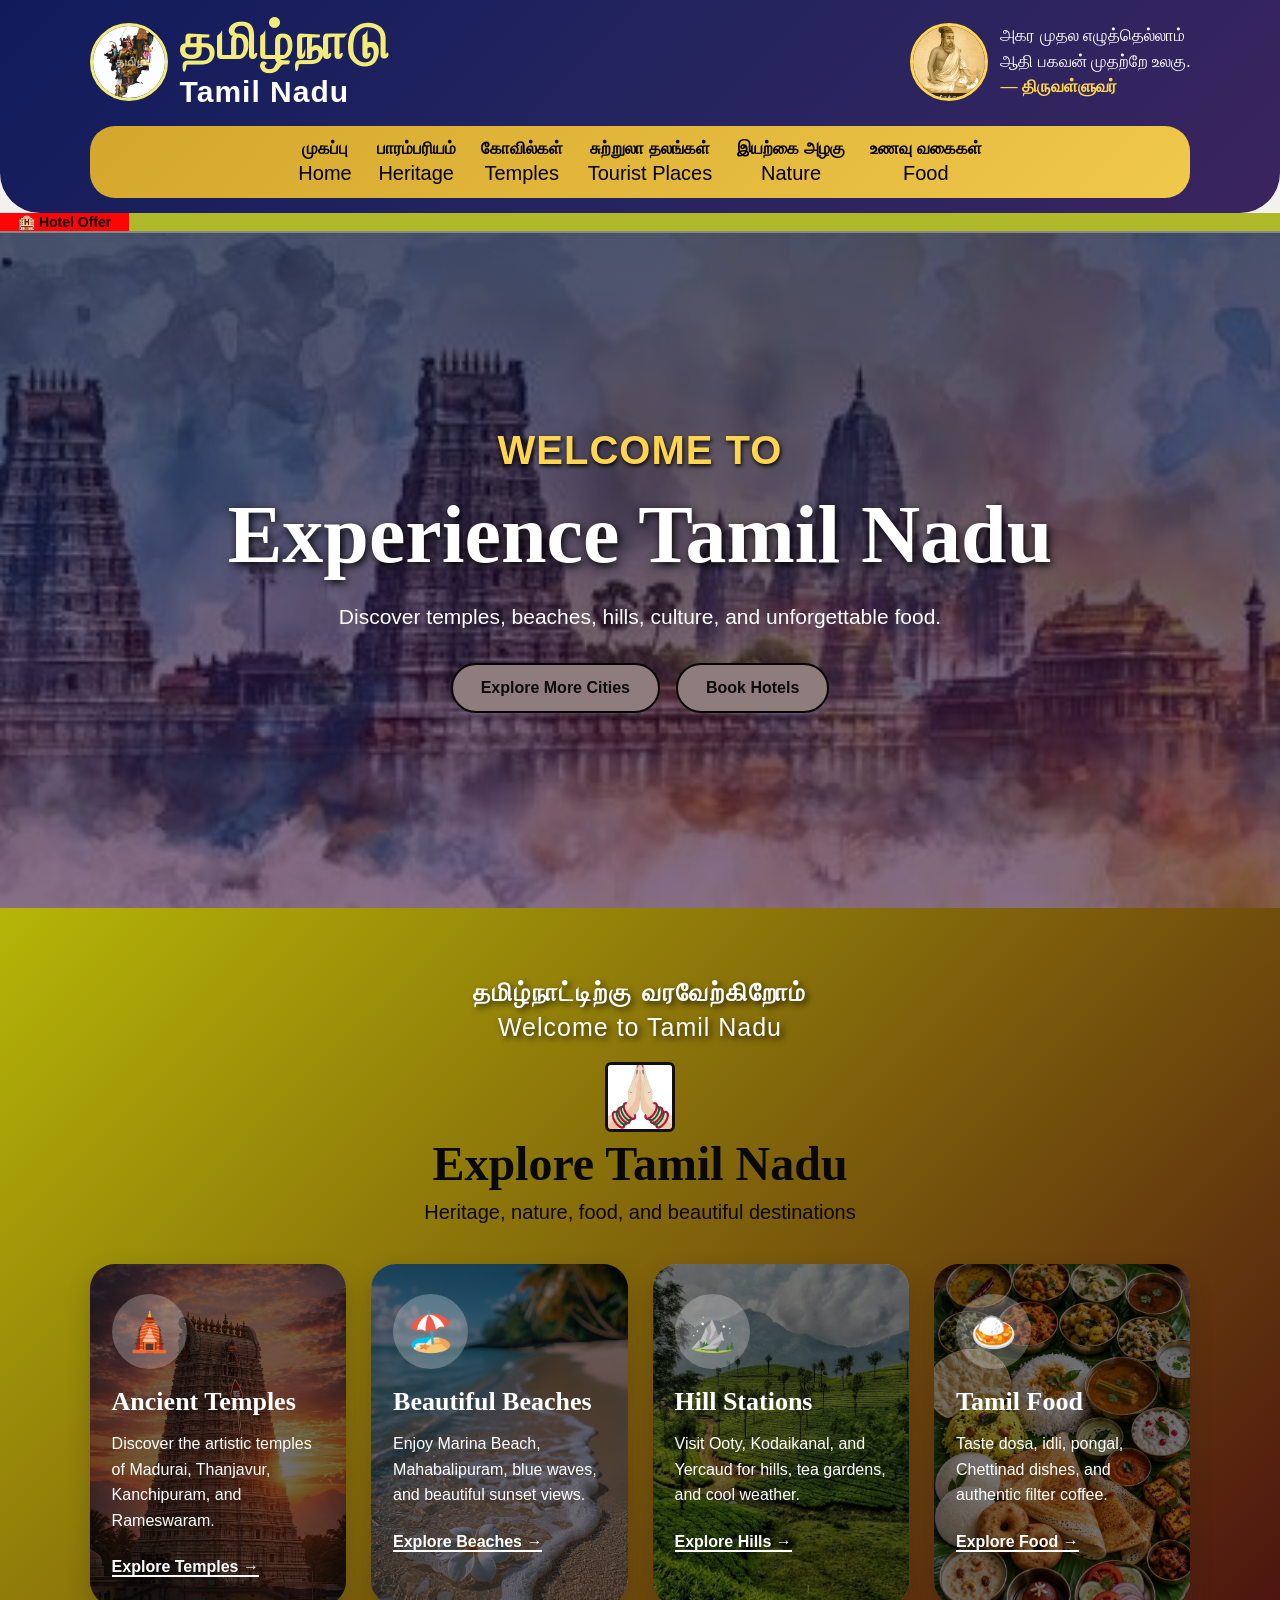
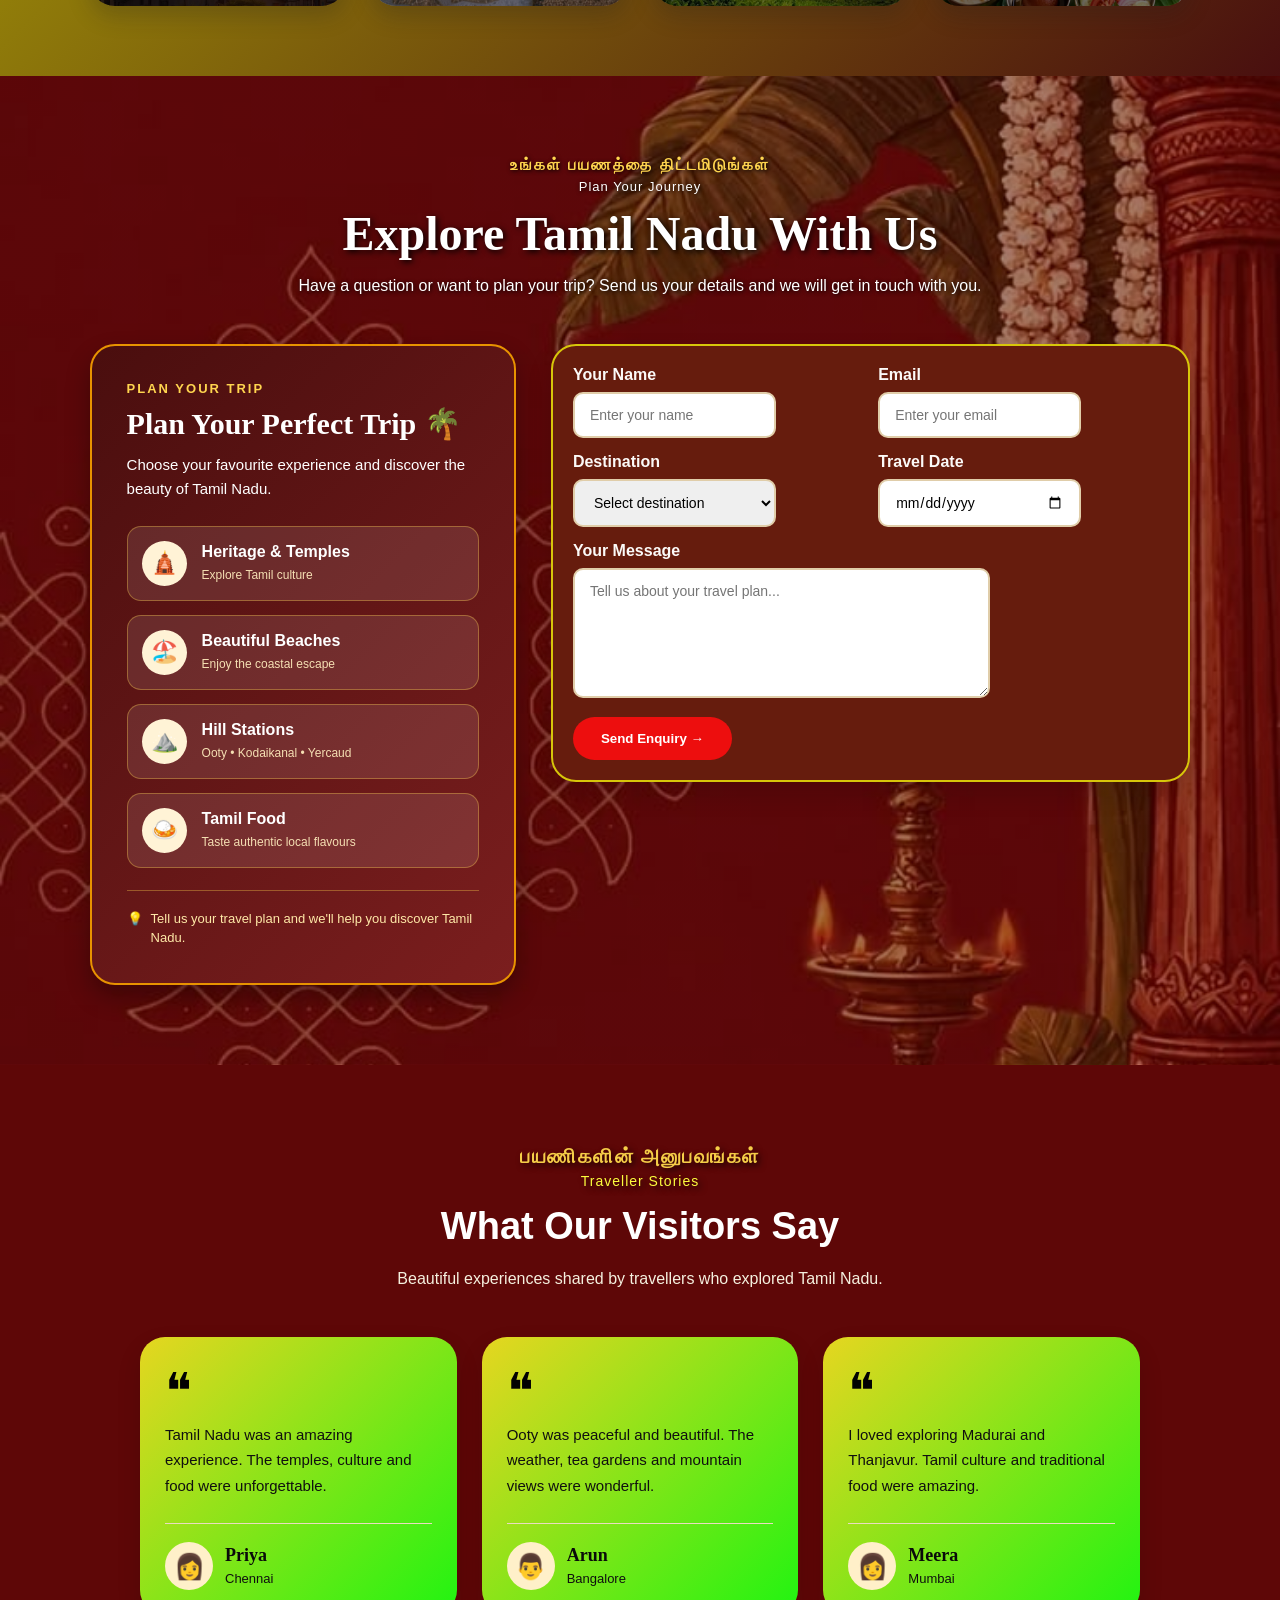
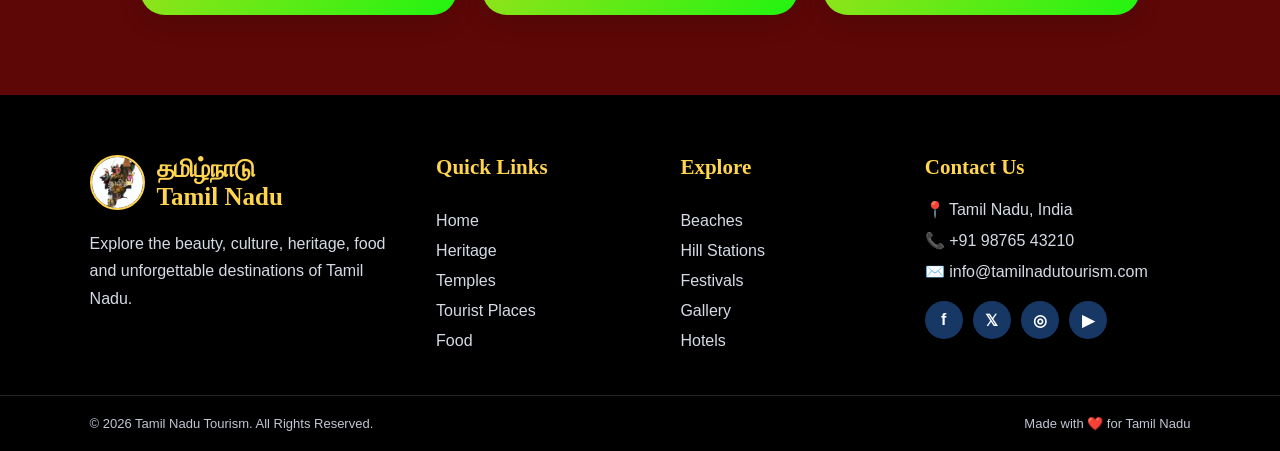
==== commit b6375d44: "Add files via upload" ====
--- a/TAMILNADU.html
+++ b/TAMILNADU.html
@@ -11,10 +11,7 @@
 </head>
 
 <body>
-
-  <!-- =========================
-       HEADER
-  ========================== -->
+<!-- HEADER -->
 
   <header class="header">
 
@@ -98,9 +95,7 @@
   </header>
 
 
-  <!-- =========================
-       HOTEL OFFER TICKER
-  ========================== -->
+  <!-- HOTEL OFFER TICKER-->
 
   <div class="offer-ticker">
 
@@ -121,9 +116,7 @@
   </div>
 
 
-  <!-- =========================
-       HERO BANNER
-  ========================== -->
+  <!-- HERO BANNER-->
 
   <main class="banner">
 
@@ -163,9 +156,7 @@
   </main>
 
 
-  <!-- =========================
-       EXPLORE TAMIL NADU
-  ========================== -->
+  <!-- EXPLORE TAMIL NADU-->
 
   <section class="card-section">
 
@@ -291,9 +282,7 @@
   </section>
 
 
-  <!-- =========================
-       CONTACT SECTION
-  ========================== -->
+  <!--  CONTACT SECTION -->
 
   <section class="contact-section">
 
@@ -321,46 +310,56 @@
     <div class="contact-container">
 
 
-      <!-- Contact Information -->
-      <div class="contact-info">
-
-        <h3>
-          Start Your Journey 🌴
-        </h3>
-
-        <p>
-          Discover beautiful temples, peaceful hill
-          stations, golden beaches and delicious
-          Tamil food.
-        </p>
-
-
-        <div class="contact-item">
-          📍
-          <span>
-            Tamil Nadu, India
-          </span>
-        </div>
-
-
-        <div class="contact-item">
-          📞
-          <span>
-            +91 98765 43210
-          </span>
-        </div>
-
-
-        <div class="contact-item">
-          ✉️
-          <span>
-            info@tamilnadutourism.com
-          </span>
-        </div>
-
-      </div>
-
-
+     <div class="trip-planner">
+  <p class="trip-small-title">PLAN YOUR TRIP</p>
+
+  <h3>Plan Your Perfect Trip 🌴</h3>
+
+  <p class="trip-description">
+    Choose your favourite experience and discover
+    the beauty of Tamil Nadu.
+  </p>
+
+  <div class="trip-options">
+
+    <div class="trip-option">
+      <div class="trip-icon">🛕</div>
+      <div>
+        <h4>Heritage & Temples</h4>
+        <span>Explore Tamil culture</span>
+      </div>
+    </div>
+
+    <div class="trip-option">
+      <div class="trip-icon">🏖️</div>
+      <div>
+        <h4>Beautiful Beaches</h4>
+        <span>Enjoy the coastal escape</span>
+      </div>
+    </div>
+
+    <div class="trip-option">
+      <div class="trip-icon">⛰️</div>
+      <div>
+        <h4>Hill Stations</h4>
+        <span>Ooty • Kodaikanal • Yercaud</span>
+      </div>
+    </div>
+
+    <div class="trip-option">
+      <div class="trip-icon">🍛</div>
+      <div>
+        <h4>Tamil Food</h4>
+        <span>Taste authentic local flavours</span>
+      </div>
+    </div>
+
+  </div>
+
+  <div class="trip-tip">
+    💡 <span>Tell us your travel plan and we'll help you discover Tamil Nadu.</span>
+  </div>
+</div>
       <!-- Travel Form -->
       <form class="travel-form">
 
@@ -494,9 +493,7 @@
   </section>
 
 
-  <!-- =========================
-       TESTIMONIAL SECTION
-  ========================== -->
+  <!--  TESTIMONIAL SECTION -->
 
   <section class="testimonial-section">
 
@@ -637,9 +634,7 @@
   </section>
 
 
-  <!-- =========================
-       FOOTER
-  ========================== -->
+  <!-- FOOTER -->
 
   <footer class="footer">
 
@@ -659,7 +654,7 @@
 
           <div class="footer-brand">
             <span>தமிழ்நாடு</span>
-            <small>Tamil Nadu</small>
+            <span>Tamil Nadu</span>
           </div>
 
         </div>
--- a/stylesheet.css
+++ b/stylesheet.css
@@ -1,6 +1,3 @@
-/* ==================================================
-   RESET
-================================================== */
 
 * {
   margin: 0;
@@ -8,906 +5,643 @@
   box-sizing: border-box;
 }
 
-
-/* ==================================================
-   BODY
-================================================== */
-
 body {
   min-height: 100vh;
-
-  font-family:
-    "Times New Roman",
-    Times,
-    serif;
-
-  background-color: #806531;
-}
-
-
-/* ==================================================
-   HEADER
-================================================== */
-
+  font-family:"Times New Roman", Times,serif;
+   background-color: #f3f1f0;
+}
+/*header*/
 .header {
-  background-color: #021ed1;
-
-  padding:
-    15px
-    clamp(16px, 7vw, 100px);
-
-  border-radius:
-    0 0 40px 40px;
-
+  background: linear-gradient(135deg, #111b5c, #24245f, #3b245f);
+  padding:15px clamp(16px, 7vw, 100px);
+  border-radius:0 0 40px 40px;
   position: relative;
-
   z-index: 2;
 }
-
-
 .header-top {
   display: flex;
-
   justify-content: space-between;
-
   align-items: center;
-
   gap: 25px;
-
   flex-wrap: wrap;
 }
-
-
-/* ==================================================
-   TAMIL NADU BRAND
-================================================== */
-
+/* TAMIL NADU BRAND*/
 .tamilnadutext {
   display: flex;
-
   align-items: center;
-
   gap: 12px;
-
   color: #f4ec78;
-
   font-family: Georgia, serif;
-
-  font-size:
-    clamp(26px, 4vw, 50px);
-
+  font-size:clamp(26px, 4vw, 50px);
   font-weight: bold;
-
-  letter-spacing: 2px;
-}
-
-
+   letter-spacing: 2px;
+}
 .logo-icon,
 .kuralicon {
-  width:
-    clamp(55px, 7vw, 78px);
-
-  height:
-    clamp(55px, 7vw, 78px);
-
+  width:clamp(55px, 7vw, 78px);
+  height:clamp(55px, 7vw, 78px);
   object-fit: cover;
-
   border-radius: 50%;
 }
-
-
 .logo-icon {
-  border:
-    3px solid #f4ec78;
-
-  animation:
-    logoGlow 5s ease-in-out infinite;
-}
-
-
+  border: 3px solid #f4ec78;
+  animation:  logoGlow 5s ease-in-out infinite;
+}
 .kuralicon {
-  border:
-    3px solid #ffd54f;
-
-  animation:
-    kuralPulse 5s ease-in-out infinite;
-}
-
-
+  border:3px solid #ffd54f;
+  animation:kuralPulse 5s ease-in-out infinite;
+}
 /* Tamil Nadu + English */
-
 .brand-name {
   display: flex;
-
   flex-direction: column;
-
   line-height: 1.1;
 }
-
-
 .brand-name span {
   color: #f4ec78;
-}
-
-
+  
+}
 .brand-name small {
   color: white;
-
-  font-family: Arial, sans-serif;
-
-  font-size: 20px;
-
+  font-family: Arial, sans-serif;
+  font-size: 30px;
   letter-spacing: 1px;
-
   margin-top: 5px;
 }
-
-
-/* ==================================================
-   KURAL
-================================================== */
-
+/* KURAL */
 .kural-box {
   display: flex;
-
   align-items: center;
-
   gap: 12px;
-
   color: white;
-
-  font-size:
-    clamp(14px, 1.5vw, 17px);
-
+  font-size:  clamp(14px, 1.5vw, 17px);
   line-height: 1.5;
-}
-
-
+
+}
 .kural-box strong {
-  color: #ffd54f;
-}
-
-
-/* ==================================================
-   NAVIGATION
-================================================== */
-
+    color: #ffd54f;
+}
+/* NAVIGATION */
 .navlinks {
   display: flex;
-
   justify-content: center;
-
   gap: 12px 25px;
-
   flex-wrap: wrap;
-
   margin-top: 18px;
-
   padding: 13px 20px;
-
-  background-color:
-    rgba(22, 251, 22, 0.93);
-
+      background: linear-gradient(135deg, #d4a72c, #f0c84b);
   border-radius: 25px;
-}
-
-
+  
+}
 .navlinks a {
   display: flex;
-
   flex-direction: column;
-
   align-items: center;
-
   gap: 3px;
-
-  color: #1a1818;
-
+  color: #040404;
   text-decoration: none;
-
-  font-family: Arial, sans-serif;
-
+  font-family: Arial, sans-serif;
   font-weight: bold;
-
-  font-size:
-    clamp(14px, 1.5vw, 17px);
-
-  transition:
-    color 0.3s ease,
-    transform 0.3s ease;
-}
-
-
+  font-size:clamp(14px, 1.5vw, 17px);
+  transition:    color 0.3s ease,transform 0.3s ease;
+}
 .navlinks a span {
   font-size: 20px;
-
   font-weight: normal;
-
-  color: #333;
-
-  font-family: Arial, sans-serif;
-}
-
-
+  color: #050101;
+  font-family: Arial, sans-serif;
+}
 .navlinks a:hover {
-  color: #0661ee;
-
-  transform:
-    translateY(-3px);
-}
-
-
+  color: #feffff;
+  transform:translateY(-3px);
+}
 .navlinks a:hover span {
-  color: #0661ee;
-}
-
-
-/* ==================================================
-   HOTEL OFFER
-================================================== */
-
+  color: #f5f6f9;
+}
+/*HOTEL OFFER */
 .offer-ticker {
   display: flex;
-
   align-items: center;
-
-  height: 38px;
-
-  background-color: #fff3d6;
-
-  border-bottom:
-    2px solid #c98b2e;
-
+  height: 20px;
+  background-color: #afb92a;
+  border-bottom: 2px solid #888786;
   overflow: hidden;
 }
-
-
 .offer-label {
   flex-shrink: 0;
-
-  background-color: #c62828;
-
-  color: white;
-
-  padding:
-    10px 18px;
-
-  font-family: Arial, sans-serif;
-
+  background-color: #fe0505;
+  color: rgb(6, 6, 6);
+  padding:10px 18px;
+  font-family: Arial, sans-serif;
   font-size: 14px;
-
   font-weight: bold;
-
   z-index: 2;
 }
-
-
 .offer-track {
   flex: 1;
-
   overflow: hidden;
-
   white-space: nowrap;
 }
-
-
 .offer-track p {
   display: inline-block;
-
   padding-left: 100%;
-
   margin: 0;
-
-  color: #4a2c12;
-
-  font-family: Arial, sans-serif;
-
+  color: #131312;
+  font-family: Arial, sans-serif;
   font-size: 14px;
-
   font-weight: bold;
-
-  animation:
-    hotelOffer 10s linear infinite;
-}
-
-
+  animation: hotelOffer 10s linear infinite;
+}
 @keyframes hotelOffer {
-
   from {
-    transform:
-      translateX(0);
-  }
-
+    transform:  translateX(0);
+  }
   to {
-    transform:
-      translateX(-100%);
-  }
-
-}
-
-
-/* ==================================================
-   HERO
-================================================== */
-
+    transform:  translateX(-100%);
+  }
+}
+/* HERO */
 .banner {
   min-height: 75vh;
-
   display: grid;
-
   place-items: center;
-
   text-align: center;
-
   padding: 60px 20px;
-
   position: relative;
-
   overflow: hidden;
-
   background-image:
-
-    linear-gradient(
-      rgba(9, 20, 70, 0.62),
-      rgba(85, 16, 83, 0.48)
-    ),
-
+    linear-gradient(rgba(9, 20, 70, 0.62),rgba(85, 16, 83, 0.48)),
     url("kovil.jpg");
-
   background-size: cover;
-
   background-position: center;
-
-  background-repeat: no-repeat;
-}
-
-
+ background-repeat: no-repeat;
+}
 .banner::before {
   content: "";
-
   position: absolute;
-
   inset: 0;
-
   background-color:
     rgba(0, 0, 0, 0.22);
-
-  animation:
-    fadeInOut 5s ease-in-out infinite alternate;
-}
-
-
+  animation:    fadeInOut 5s ease-in-out infinite alternate;
+}
 .banner-content {
   position: relative;
-
   z-index: 1;
-
   max-width: 850px;
-
   color: white;
-
-  animation:
-    contentFade 1.5s ease-out;
-}
-
-
-/* ==================================================
+  animation:  contentFade 1.5s ease-out;
+}
+/* 
    BANNER TITLE
-================================================== */
-
+ */
 .small-title {
   color: #ffd54f;
-
-  font-family:
-    "Noto Sans Tamil",
-    "Latha",
-    sans-serif;
-
-  font-size:
-    clamp(20px, 5vw, 40px);
-
+  font-family:    "Noto Sans Tamil","Latha",sans-serif;
+  font-size:  clamp(20px, 5vw, 40px);
   font-weight: bold;
-
   letter-spacing: 1px;
-
   margin-bottom: 15px;
-
-  text-shadow:
-    1px 2px 4px black;
-}
-
-
+  text-shadow:  1px 2px 4px black;
+}
 .banner h1 {
   font-family: Georgia, serif;
-
-  font-size:
-    clamp(42px, 8vw, 82px);
-
+  font-size:  clamp(42px, 8vw, 82px);
   margin-bottom: 18px;
-
-  text-shadow:
-    2px 3px 8px black;
-}
-
-
+  text-shadow:  2px 3px 8px black;
+}
 .description {
   font-family: Arial, sans-serif;
-
-  font-size:
-    clamp(16px, 2.5vw, 21px);
-
+  font-size:  clamp(16px, 2.5vw, 21px);
   line-height: 1.6;
-
   margin-bottom: 30px;
 }
-
-
-/* ==================================================
-   BUTTONS
-================================================== */
-
+/*  BUTTONS*/
 .explorebutton,
 .hotelbutton {
   display: inline-block;
-
-  color: white;
-
+  color: rgb(12, 12, 12);
   text-decoration: none;
-
-  font-family: Arial, sans-serif;
-
+  font-family: Arial, sans-serif;
   font-weight: bold;
-
-  padding:
-    14px 28px;
-
-  border:
-    2px solid white;
-
+  padding:14px 28px;
+  border:  2px solid rgb(8, 7, 7);
   border-radius: 30px;
-
-  transition:
-    background-color 0.3s ease,
-    color 0.3s ease,
-    transform 0.3s ease;
-}
-
-
+transition:    background-color 0.3s ease,color 0.3s ease,transform 0.3s ease;
+}
 .explorebutton {
-  background-color: #0a0a0a;
-}
-
-
+  background-color: #8f7c7c;
+}
 .hotelbutton {
-  background-color: #0b0a0b;
-
+  background-color: #8f7c7c;
+  
   margin-left: 12px;
 }
-
-
 .explorebutton:hover,
 .hotelbutton:hover {
-  background-color: white;
-
-  color: #890404;
-
-  transform:
-    scale(1.08);
-}
-
-
-/* ==================================================
-   CARD SECTION
-================================================== */
-
+  background-color: rgb(157, 184, 22);
+  color: #161515;
+  transform: scale(1.08);
+}
+/*  CARD SECTION*/
 .card-section {
-  padding:
-    70px 7%;
-
+  padding:70px 7%;
   text-align: center;
-
-  background:
-    linear-gradient(
-      135deg,
-      #fff3d6,
-      #f5dfb3
-    );
-}
-
-
+  background:linear-gradient( 135deg, #b5b507, #490f0f);
+}
 /* Tamil + English section title */
 
 .section-label {
-  color: #c62828;
-
-  font-family: Arial, sans-serif;
-
-  font-size: 16px;
-
+  color: #ffffff;
+  font-family: Arial, sans-serif;
+  font-size: 25px;
   font-weight: bold;
-
   letter-spacing: 2px;
-
-  margin-bottom: 12px;
-}
-
-
+  margin-bottom: 20px;
+   text-shadow: 3px 3px 6px rgba(0, 0, 0, 0.7);
+}
 .section-label span {
   display: block;
-
-  color: #6b5135;
-
-  font-family: Arial, sans-serif;
-
-  font-size: 13px;
-
+    color: #fffdfd;
+font-family: Arial, sans-serif;
+  font-size: 25px;
   font-weight: normal;
-
-  letter-spacing: 1px;
-
-  margin-top: 5px;
-}
-
-
+    letter-spacing: 1px;
+margin-top: 5px;
+}
 /* Vanakkam */
-
 .vanakkam {
-  width: 100px;
-
-  height: 55px;
-
+  width: 70px;
+  height: 70px;
   object-fit: cover;
-
   border-radius: 6px;
-
-  border:
-    3px solid #101010;
-
-  animation:
-    kuralPulse 5s ease-in-out infinite;
-}
-
-
+  border:    3px solid #101010;
+  animation:kuralPulse 5s ease-in-out infinite;
+}
 /* Card heading */
 
 .card-heading {
   color: #080808;
-
   font-family: Georgia, serif;
-
   font-size:
     clamp(32px, 5vw, 48px);
-
   margin-bottom: 10px;
 }
-
-
 .card-subheading {
   font-family: Arial, sans-serif;
-
   color: #0c0505;
-
-  font-size: 17px;
-
+  font-size: 20px;
   margin-bottom: 40px;
 }
 
-
-/* ==================================================
-   TOUR CARDS
-================================================== */
-
+/*  TOUR CARDS*/
 .card-container {
   display: grid;
-
   grid-template-columns:
     repeat(
       auto-fit,
-      minmax(240px, 1fr)
-    );
-
-  gap: 25px;
-
+      minmax(240px, 1fr)    );
+gap: 25px;
   max-width: 1300px;
-
   margin: auto;
 }
-
-
-.tour-card {
-  min-height: 320px;
-
-  padding:
-    30px 22px;
-
+.tour-card 
+{ 
+    min-height: 320px;
+   padding:    30px 22px;
   border-radius: 25px;
-
   text-align: left;
-
   color: white;
-
   position: relative;
-
   overflow: hidden;
-
   background-size: cover;
-
   background-position: center;
-
   box-shadow:
     0 10px 22px
-    rgba(0, 0, 0, 0.25);
-
+    rgba(31, 30, 30, 0.25);
   transition:
     transform 0.4s ease,
     box-shadow 0.4s ease;
 }
-
-
 .tour-card::before {
   content: "";
-
   position: absolute;
-
   inset: 0;
-
   background:
     rgba(0, 0, 0, 0.55);
-
   transition:
     background 0.4s ease;
 }
-
-
 .tour-card:hover::before {
   background:
     rgba(0, 0, 0, 0.25);
 }
-
-
 .tour-card > * {
   position: relative;
-
   z-index: 1;
 }
-
-
 .tour-card:hover {
   transform:
     translateY(-15px)
     scale(1.03);
-
   box-shadow:
     0 20px 35px
     rgba(0, 0, 0, 0.35);
 }
-
-
 .tour-card h3 {
   font-family: Georgia, serif;
-
   font-size: 26px;
-
   margin:
     18px 0 14px;
 }
-
-
 .tour-card p {
   font-family: Arial, sans-serif;
-
   font-size: 16px;
-
   line-height: 1.6;
-
   margin-bottom: 25px;
 }
-
-
 .tour-card a {
   color: white;
-
-  font-family: Arial, sans-serif;
-
+  font-family: Arial, sans-serif;
   font-weight: bold;
-
   text-decoration: none;
-
   border-bottom:
     2px solid white;
-
   transition:
     letter-spacing 0.3s ease;
 }
-
-
 .tour-card a:hover {
   letter-spacing: 1px;
 }
-
-
 /* Card icon */
 
 .card-icon {
   width: 75px;
-
   height: 75px;
-
   display: grid;
-
   place-items: center;
-
   border-radius: 50%;
-
   background-color:
     rgba(255, 255, 255, 0.25);
-
   font-size: 38px;
-
   animation:
     iconFloat 2.5s ease-in-out infinite alternate;
 }
-
-
 /* Card images */
 
 .temple-card {
   background-image:
     url("temple.jpg");
 }
-
-
 .beach-card {
   background-image:
     url("beach.jpg");
 }
-
-
 .hill-card {
   background-image:
     url("hillstation.jpg");
 }
-
-
 .food-card {
   background-image:
     url("tamilfood.jpg");
 }
-
-
-/* ==================================================
-   CONTACT
-================================================== */
+/*  CONTACT*/
 
 .contact-section {
-  padding:
-    80px 7%;
+  padding: 80px 7%;
+  position: relative;
+  background-image:
+    linear-gradient(
+      rgba(60, 0, 0, 0.45),
+      rgba(60, 0, 0, 0.45)
+    ),    url("form background.jpg");
+background-size: cover;
+  background-position: center;
+ background-repeat: no-repeat;
+  overflow: hidden;
+}
+/* FORM HEADING*/
+.contact-heading {
+  text-align: center;
+
+  max-width: 750px;
+ margin: 0 auto 45px;
+}
+
+/* Tamil heading */
+
+.contact-heading .section-label {
+  color: #ffd54f;
+
+  font-family: Arial, sans-serif;
+
+  font-size: 16px;
+
+  font-weight: bold;
+
+  letter-spacing: 2px;
+
+  margin-bottom: 12px;
+
+  text-shadow:
+    1px 1px 4px #000;
+}
+
+
+/* English below Tamil */
+
+.contact-heading .section-label span {
+  display: block;
+
+  color: white;
+
+  font-family: Arial, sans-serif;
+
+  font-size: 13px;
+
+  font-weight: normal;
+
+  letter-spacing: 1px;
+
+  margin-top: 5px;
+
+  text-shadow:
+    1px 1px 4px #000;
+}
+
+
+/* Main heading */
+
+.contact-heading h2 {
+  font-family: Georgia, serif;
+
+  font-size:
+    clamp(32px, 5vw, 48px);
+
+  color: white;
+
+  margin-bottom: 12px;
+
+  text-shadow:
+    2px 2px 6px #000;
+}
+
+
+/* Description */
+
+.contact-heading > p:last-child {
+  font-family: Arial, sans-serif;
+
+  color: white;
+
+  line-height: 1.6;
+
+  text-shadow:
+    1px 1px 4px #000;
+}
+
+
+/*  CONTACT CONTAINER*/
+
+.contact-container {
+  max-width: 1200px;
+
+  margin: auto;
+
+  display: grid;
+
+  grid-template-columns:
+    0.8fr 1.2fr;
+
+  gap: 35px;
+
+  align-items: stretch;
+}
+
+
+/*  TRIP PLANNER*/
+
+.trip-planner {
+  padding: 35px;
+  border-radius: 25px;
 
   background:
     linear-gradient(
       135deg,
-      #fff3d6,
-      #f5dfb3
+      #4a0e0e,
+      #7b1e1e
     );
-}
-
-
-.contact-heading {
-  text-align: center;
-
-  max-width: 750px;
-
-  margin:
-    0 auto 45px;
-}
-
-
-.contact-heading h2,
-.testimonial-heading h2 {
+
+  color: white;
+  border: 2px solid #e89300;
+  box-shadow: 0 12px 25px rgba(0, 0, 0, 0.3);
+}
+
+.trip-small-title {
+  font-family: Arial, sans-serif;
+  font-size: 13px;
+  font-weight: bold;
+  letter-spacing: 2px;
+  color: #ffd54f;
+  margin-bottom: 10px;
+}
+
+.trip-planner h3 {
   font-family: Georgia, serif;
-
-  font-size:
-    clamp(32px, 5vw, 48px);
-
-  color: #3b2412;
-
+  font-size: 30px;
   margin-bottom: 12px;
 }
 
-
-.contact-heading > p:last-child,
-.testimonial-heading > p:last-child {
-  font-family: Arial, sans-serif;
-
-  color: #5c4630;
-
+.trip-description {
+  font-family: Arial, sans-serif;
+  font-size: 15px;
   line-height: 1.6;
-}
-
-
-.contact-container {
-  max-width: 1200px;
-
-  margin: auto;
-
-  display: grid;
-
-  grid-template-columns:
-    0.8fr 1.2fr;
-
-  gap: 35px;
-
-  align-items: stretch;
-}
-
-
-/* Contact info */
-
-.contact-info {
-  padding: 35px;
+  margin-bottom: 25px;
+}
+
+.trip-options {
+  display: flex;
+  flex-direction: column;
+  gap: 14px;
+}
+
+.trip-option {
+  display: flex;
+  align-items: center;
+  gap: 15px;
+
+  padding: 14px;
+
+  background: rgba(255, 255, 255, 0.1);
+  border: 1px solid rgba(255, 213, 79, 0.35);
+  border-radius: 14px;
+
+  transition:
+    transform 0.3s ease,
+    background-color 0.3s ease;
+}
+
+.trip-option:hover {
+  transform: translateX(6px);
+  background: rgba(255, 255, 255, 0.18);
+}
+
+.trip-icon {
+  width: 45px;
+  height: 45px;
+
+  display: flex;
+  align-items: center;
+  justify-content: center;
+
+  flex-shrink: 0;
+
+  background-color: #fff3d6;
+  border-radius: 50%;
+
+  font-size: 22px;
+}
+
+.trip-option h4 {
+  font-family: Arial, sans-serif;
+  font-size: 16px;
+  margin-bottom: 4px;
+}
+
+.trip-option span {
+  font-family: Arial, sans-serif;
+  font-size: 12px;
+  color: #f5dfb3;
+}
+
+.trip-tip {
+  display: flex;
+  align-items: flex-start;
+  gap: 8px;
+
+  margin-top: 22px;
+  padding-top: 18px;
+
+  border-top: 1px solid rgba(255, 213, 79, 0.35);
+
+  font-family: Arial, sans-serif;
+  font-size: 13px;
+  line-height: 1.5;
+  color: #ffe9a8;
+}
+/*  FORM*/
+
+.travel-form {
+  padding: 20px;
+
+  background-color: rgb(102, 28, 13);
+  
 
   border-radius: 25px;
-
-  background:
-    linear-gradient(
-      135deg,
-      #0b3d91,
-      #1456b8
-    );
-
-  color: white;
 
   box-shadow:
     0 12px 25px
-    rgba(0, 0, 0, 0.2);
-}
-
-
-.contact-info h3 {
-  font-family: Georgia, serif;
-
-  font-size: 30px;
-
-  margin-bottom: 18px;
-}
-
-
-.contact-info > p {
-  font-family: Arial, sans-serif;
-
-  line-height: 1.7;
-
-  margin-bottom: 30px;
-}
-
-
-.contact-item {
-  display: flex;
-
-  gap: 12px;
-
-  align-items: center;
-
-  margin: 18px 0;
-
-  font-family: Arial, sans-serif;
-}
-
-
-/* ==================================================
-   FORM
-================================================== */
-
-.travel-form {
-  padding: 35px;
-
-  background-color: white;
-
-  border-radius: 25px;
-
-  box-shadow:
-    0 12px 25px
-    rgba(0, 0, 0, 0.15);
+    rgba(15, 10, 10, 0.15);
+    border: 2px solid #d7c60a;
 }
 
 
@@ -931,7 +665,7 @@
 
   margin-bottom: 8px;
 
-  color: #3b2412;
+  color: #fcfaf8;
 
   font-family: Arial, sans-serif;
 
@@ -942,7 +676,7 @@
 .form-group input,
 .form-group select,
 .form-group textarea {
-  width: 100%;
+  width: 70%;
 
   padding:
     13px 15px;
@@ -983,7 +717,7 @@
 .submit-button {
   border: none;
 
-  background-color: #c62828;
+  background-color: #ed0e0e;
 
   color: white;
 
@@ -1010,149 +744,289 @@
   transform:
     translateY(-3px);
 }
-
-
-/* ==================================================
-   TESTIMONIAL
-================================================== */
+/*  FORM HEIGHT / GAP FIX */
+
+.contact-container {
+    align-items: start;
+}
+
+.travel-form {
+    height: auto;
+    min-height: 0;
+    box-sizing: border-box;
+    margin: 0;
+}
+
+.form-group {
+    margin-bottom: 15px;
+}
+
+.form-row {
+    gap: 15px;
+}
+
+.form-group textarea {
+    min-height: 130px;
+}
+
+.submit-button {
+    margin-top: 0;
+}
+/*  TESTIMONIAL SECTION */
 
 .testimonial-section {
-  padding:
-    80px 7%;
-
-  background-color: #f8ead0;
-}
-
+    padding: 80px 7%;
+    background-color: #5e0707;
+}
+/*  TESTIMONIAL HEADING */
 
 .testimonial-heading {
-  text-align: center;
-
-  max-width: 750px;
-
-  margin:
-    0 auto 45px;
-}
-
+    text-align: center;
+    max-width: 700px;
+    margin: 0 auto 45px;
+}
+
+
+/* Tamil Heading */
+
+.testimonial-heading .section-label {
+    color: #f5cd48;
+    font-family: Arial, sans-serif;
+    font-size: 20px;
+    font-weight: 700;
+    letter-spacing: 1.5px;
+    margin: 0 0 15px;
+}
+
+/* English Heading */
+
+.testimonial-heading .section-label span {
+    display: block;
+    color: #fcfc3d;
+    font-family: Arial, sans-serif;
+    font-size: 14px;
+    font-weight: 500;
+    letter-spacing: 1px;
+    margin-top: 5px;
+}
+/* Main Heading */
+
+.testimonial-heading h2 {
+    color: #ffffff;
+    font-family: Arial, sans-serif;
+    font-size: 38px;
+    font-weight: 700;
+    line-height: 1.2;
+    margin: 0 0 15px;
+}
+
+
+/* Description */
+
+.testimonial-heading > p:last-child {
+    color: #f5f0df;
+    font-family: Arial, sans-serif;
+    font-size: 16px;
+    font-weight: 400;
+    line-height: 1.7;
+    margin: 0 auto;
+    max-width: 550px;
+}
+/*  TESTIMONIAL CARDS CONTAINER */
 
 .testimonial-container {
-  max-width: 1250px;
-
-  margin: auto;
-
-  display: grid;
-
-  grid-template-columns:
-    repeat(3, 1fr);
-
-  gap: 25px;
-}
-
+    max-width: 1000px;
+    margin: auto;
+
+    display: grid;
+
+    grid-template-columns:
+        repeat(3, 1fr);
+
+    gap: 25px;
+}
+/*  TESTIMONIAL CARD*/
 
 .testimonial-card {
-  background-color: white;
-
-  padding: 30px;
-
-  border-radius: 25px;
-
-  box-shadow:
-    0 10px 25px
-    rgba(0, 0, 0, 0.12);
-
-  transition:
-    transform 0.3s ease,
-    box-shadow 0.3s ease;
-}
-
+    background-color: rgb(188, 205, 35);
+     background:linear-gradient( 135deg, #e6d620, #20f411);
+
+    padding: 25px;
+
+    border-radius: 25px;
+
+    box-shadow:
+        0 10px 25px
+        rgba(0, 0, 0, 0.12);
+
+    transition:
+        transform 0.3s ease,
+        box-shadow 0.3s ease;
+}
+
+
+/* Card Hover */
 
 .testimonial-card:hover {
-  transform:
-    translateY(-10px);
-
-  box-shadow:
-    0 18px 30px
-    rgba(0, 0, 0, 0.18);
-}
-
+    transform:
+        translateY(-10px);
+
+    box-shadow:
+        0 18px 30px
+        rgba(241, 235, 235, 0.18);
+}
+
+
+/* QUOTE ICON */
 
 .quote-icon {
-  font-size: 50px;
-
-  color: #c98b2e;
-
-  font-family: Georgia, serif;
-
-  height: 45px;
-}
-
+    font-size: 50px;
+
+    color: #020202;
+
+    font-family: Georgia, serif;
+
+    height: 45px;
+}
+
+
+/*  TESTIMONIAL TEXT*/
 
 .testimonial-card > p {
-  color: #4b3b2a;
-
-  font-family: Arial, sans-serif;
-
-  line-height: 1.7;
-
-  margin:
-    15px 0 25px;
-}
-
+    color: #10100f;
+
+    font-family: Arial, sans-serif;
+
+    font-size: 15px;
+
+    line-height: 1.7;
+
+    margin:
+        15px 0 25px;
+}
+
+
+/* 
+   VISITOR DETAILS
+ */
 
 .visitor {
-  display: flex;
-
-  align-items: center;
-
-  gap: 12px;
-
-  border-top:
-    1px solid #eadbc1;
-
-  padding-top: 18px;
-}
-
+    display: flex;
+
+    align-items: center;
+
+    gap: 12px;
+
+    border-top:
+        1px solid #eadbc1;
+
+    padding-top: 18px;
+}
+
+
+/* Visitor Icon */
 
 .visitor-icon {
-  width: 48px;
-
-  height: 48px;
-
-  display: grid;
-
-  place-items: center;
-
-  border-radius: 50%;
-
-  background-color: #fff0c9;
-
-  font-size: 25px;
-}
-
+    width: 48px;
+    height: 48px;
+
+    display: grid;
+
+    place-items: center;
+
+    border-radius: 50%;
+
+    background-color: #fff0c9;
+
+    font-size: 25px;
+
+    flex-shrink: 0;
+}
+
+
+/* Visitor Name */
 
 .visitor h3 {
-  color: #3b2412;
-
-  font-family: Georgia, serif;
-
-  margin-bottom: 3px;
-}
-
+    color: #0a0a0a;
+
+    font-family: Georgia, serif;
+
+    font-size: 18px;
+
+    margin: 0 0 3px;
+}
+
+
+/* Visitor Location */
 
 .visitor span {
-  color: #777;
-
-  font-family: Arial, sans-serif;
-
-  font-size: 13px;
-}
-
-
-/* ==================================================
+    color: #0f0f0f;
+
+    font-family: Arial, sans-serif;
+
+    font-size: 13px;
+}
+
+
+/* 
+   TESTIMONIAL MOBILE
+ */
+
+@media (max-width: 768px) {
+
+    .testimonial-section {
+        padding: 60px 5%;
+    }
+
+    .testimonial-heading {
+        max-width: 100%;
+        margin-bottom: 35px;
+    }
+
+    .testimonial-heading h2 {
+        font-size: 30px;
+    }
+
+    .testimonial-heading > p:last-child {
+        font-size: 15px;
+    }
+
+    .testimonial-container {
+        grid-template-columns: 1fr;
+        gap: 20px;
+    }
+
+    .testimonial-card {
+        padding: 22px;
+    }
+}
+
+
+/* 
+   TESTIMONIAL SMALL MOBILE
+ */
+
+@media (max-width: 480px) {
+
+    .testimonial-heading .section-label {
+        font-size: 18px;
+    }
+
+    .testimonial-heading h2 {
+        font-size: 26px;
+    }
+
+    .testimonial-card {
+        border-radius: 20px;
+    }
+}
+
+/* 
    FOOTER
-================================================== */
+ */
 
 .footer {
-  background-color: #071b3a;
+  background-color: #000000;
 
   color: white;
 
@@ -1367,9 +1241,7 @@
 }
 
 
-/* ==================================================
-   ANIMATIONS
-================================================== */
+/*  ANIMATIONS */
 
 @keyframes logoGlow {
 
@@ -1474,9 +1346,7 @@
 }
 
 
-/* ==================================================
-   TABLET
-================================================== */
+/*  TABLET */
 
 @media (max-width: 1000px) {
 
@@ -1512,11 +1382,7 @@
   }
 
 }
-
-
-/* ==================================================
-   MOBILE
-================================================== */
+/*  MOBILE */
 
 @media (max-width: 600px) {
 
@@ -1551,54 +1417,38 @@
   .navlinks a span {
     font-size: 10px;
   }
-
-
-  .offer-ticker {
+   .offer-ticker {
     height: 34px;
   }
-
-
-  .offer-label {
+   .offer-label {
     padding:
       9px 12px;
 
     font-size: 12px;
   }
-
-
-  .offer-track p {
+   .offer-track p {
     font-size: 12px;
 
     animation-duration: 8s;
   }
-
-
   .banner {
     min-height: 560px;
 
     padding:
       40px 16px;
   }
-
-
   .card-section {
     padding:
       50px 18px;
   }
-
-
-  .tour-card {
+   .tour-card {
     min-height: 300px;
   }
-
-
   .contact-section,
   .testimonial-section {
     padding:
       55px 18px;
   }
-
-
   .contact-info,
   .travel-form {
     padding:
@@ -1644,9 +1494,7 @@
 }
 
 
-/* ==================================================
-   SMALL MOBILE - 320px
-================================================== */
+/* SMALL MOBILE - 320px */
 
 @media (max-width: 320px) {
 
@@ -1845,4 +1693,264 @@
     font-size: 11px;
   }
 
-}+}
+
+/*  CONTACT RESPONSIVE */
+
+/*  TABLET  */
+
+@media (max-width: 1000px) {
+
+    .contact-section {
+        padding: 70px 5%;
+        background-position: center;
+    }
+
+    .contact-container {
+        grid-template-columns: 1fr;
+        gap: 25px;
+        max-width: 800px;
+        align-items: start;
+    }
+
+    .contact-heading {
+        max-width: 700px;
+        margin-bottom: 35px;
+    }
+
+    .contact-heading h2 {
+        font-size: clamp(30px, 5vw, 42px);
+    }
+
+    .trip-planner,
+    .travel-form {
+        width: 100%;
+        box-sizing: border-box;
+    }
+
+    .form-row {
+        grid-template-columns: 1fr 1fr;
+        gap: 15px;
+    }
+
+    .form-group input,
+    .form-group select,
+    .form-group textarea {
+        width: 100%;
+        box-sizing: border-box;
+    }
+}
+
+
+/* - MOBILE  */
+
+@media (max-width: 600px) {
+
+    .contact-section {
+        padding: 55px 18px;
+        background-position: center;
+        background-size: cover;
+    }
+
+    /* Heading */
+
+    .contact-heading {
+        max-width: 100%;
+        margin-bottom: 30px;
+    }
+
+    .contact-heading .section-label {
+        font-size: 14px;
+        letter-spacing: 1.5px;
+    }
+
+    .contact-heading .section-label span {
+        font-size: 11px;
+        margin-top: 4px;
+    }
+
+    .contact-heading h2 {
+        font-size: 32px;
+        line-height: 1.2;
+        margin-bottom: 12px;
+    }
+
+    .contact-heading > p:last-child {
+        font-size: 14px;
+        line-height: 1.6;
+    }
+
+    /* Contact container */
+
+    .contact-container {
+        grid-template-columns: 1fr;
+        gap: 20px;
+    }
+
+    /* Trip Planner */
+
+    .trip-planner {
+        width: 100%;
+        padding: 25px 20px;
+        box-sizing: border-box;
+        border-radius: 20px;
+    }
+
+    .trip-planner h3 {
+        font-size: 25px;
+        margin-bottom: 15px;
+    }
+
+    .trip-description {
+        font-size: 14px;
+        line-height: 1.6;
+        margin-bottom: 25px;
+    }
+
+    .trip-option {
+        gap: 10px;
+        margin: 15px 0;
+    }
+
+    .trip-icon {
+        width: 42px;
+        height: 42px;
+        font-size: 20px;
+    }
+
+    .trip-option h4 {
+        font-size: 15px;
+    }
+
+    .trip-option span {
+        font-size: 11px;
+    }
+
+    .trip-tip {
+        font-size: 12px;
+    }
+
+    /* Form */
+
+    .travel-form {
+        width: 100%;
+        padding: 25px 20px;
+        border-radius: 20px;
+        box-sizing: border-box;
+    }
+
+    .form-row {
+        grid-template-columns: 1fr;
+        gap: 0;
+    }
+
+    .form-group {
+        margin-bottom: 15px;
+    }
+
+    .form-group label {
+        font-size: 14px;
+        margin-bottom: 7px;
+    }
+
+    .form-group input,
+    .form-group select,
+    .form-group textarea {
+        width: 100%;
+        box-sizing: border-box;
+        font-size: 13px;
+        padding: 12px;
+    }
+
+    .form-group textarea {
+        min-height: 130px;
+    }
+
+    .submit-button {
+        width: 100%;
+        padding: 13px 20px;
+        font-size: 14px;
+        margin-top: 0;
+    }
+}
+
+
+/*  SMALL MOBILE  */
+
+@media (max-width: 320px) {
+
+    .contact-section {
+        padding: 45px 12px;
+    }
+
+    .contact-heading {
+        margin-bottom: 25px;
+    }
+
+    .contact-heading .section-label {
+        font-size: 13px;
+        letter-spacing: 1px;
+    }
+
+    .contact-heading .section-label span {
+        font-size: 10px;
+    }
+
+    .contact-heading h2 {
+        font-size: 27px;
+        line-height: 1.2;
+    }
+
+    .contact-heading > p:last-child {
+        font-size: 13px;
+        line-height: 1.5;
+    }
+
+    .contact-container {
+        gap: 15px;
+    }
+
+    .trip-planner {
+        padding: 20px 15px;
+        border-radius: 18px;
+    }
+
+    .trip-planner h3 {
+        font-size: 22px;
+    }
+
+    .trip-description {
+        font-size: 13px;
+    }
+
+    .trip-option {
+        font-size: 13px;
+        gap: 8px;
+        margin: 13px 0;
+    }
+
+    .trip-option h4 {
+        font-size: 14px;
+    }
+
+    .trip-option span {
+        font-size: 10px;
+    }
+
+    .travel-form {
+        padding: 20px 15px;
+        border-radius: 18px;
+    }
+
+    .form-group input,
+    .form-group select,
+    .form-group textarea {
+        font-size: 12px;
+        padding: 10px;
+    }
+
+    .submit-button {
+        font-size: 13px;
+        padding: 12px;
+    }
+}
